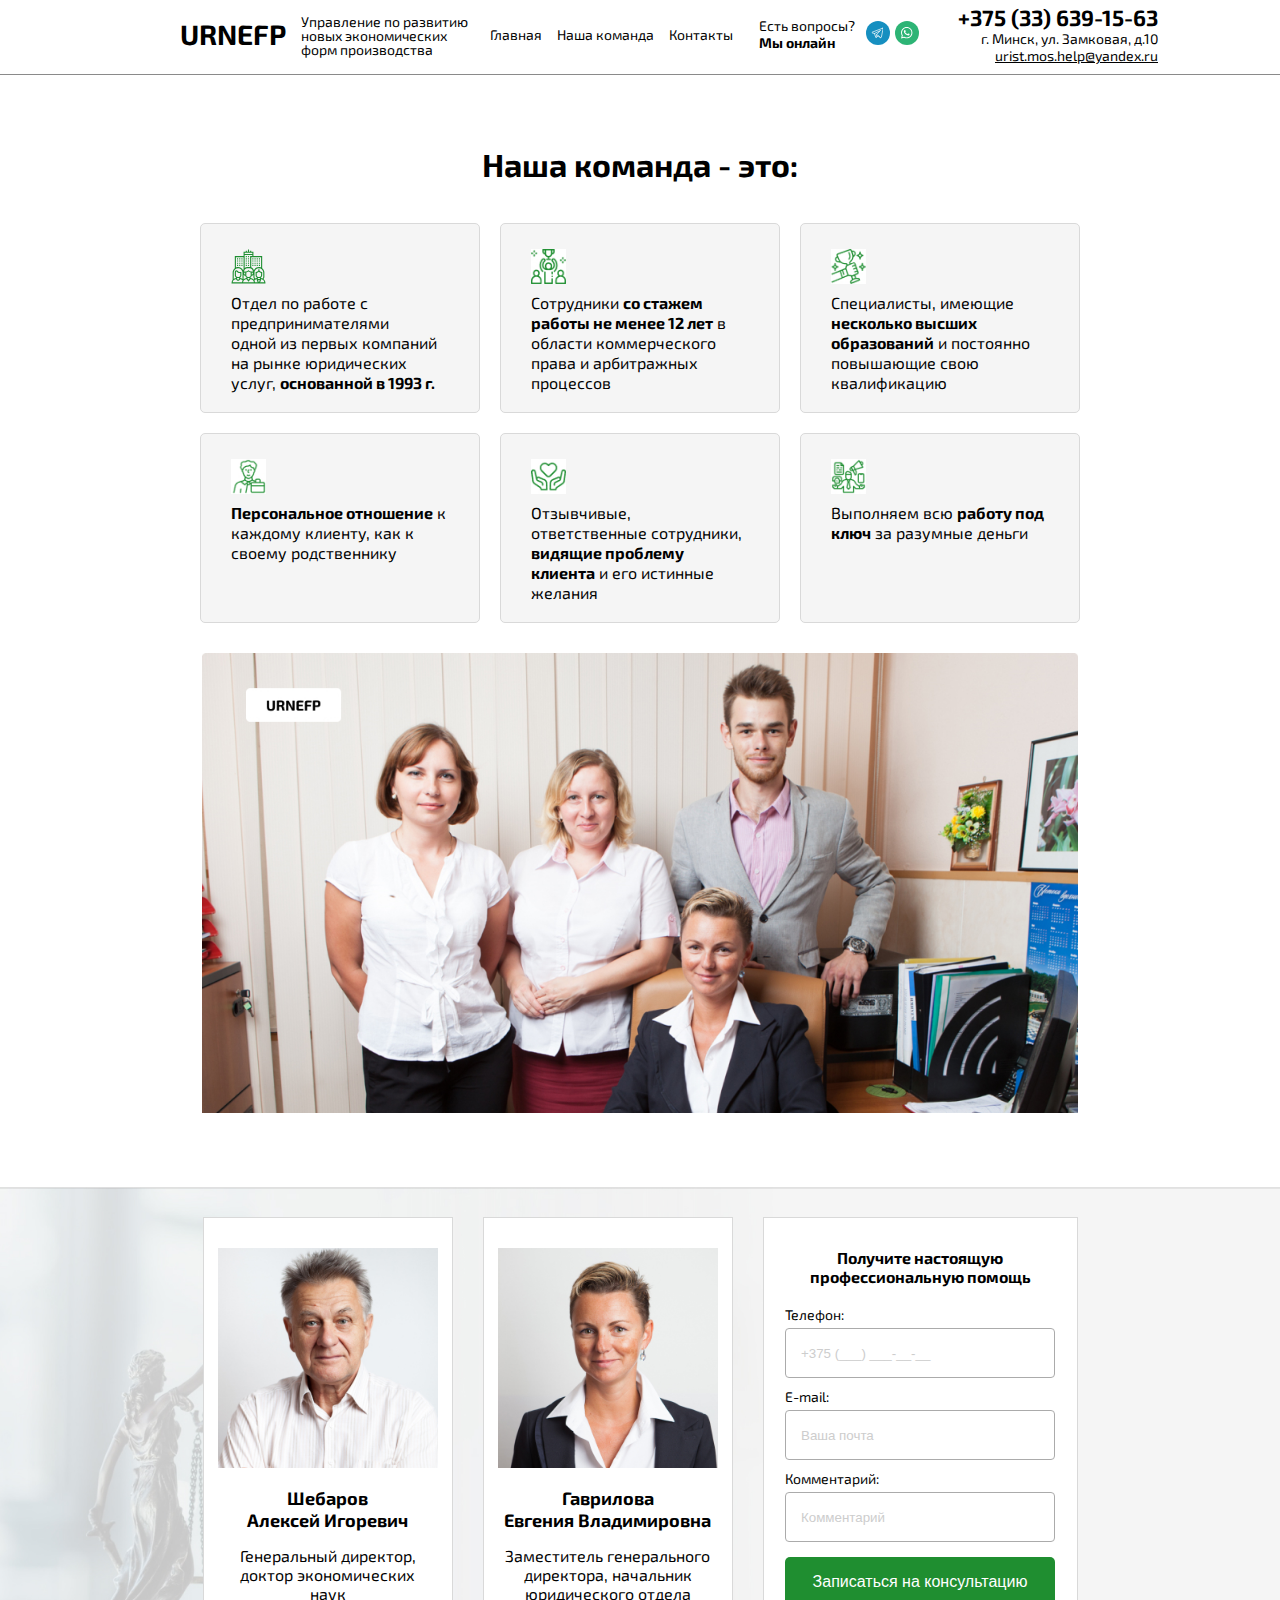
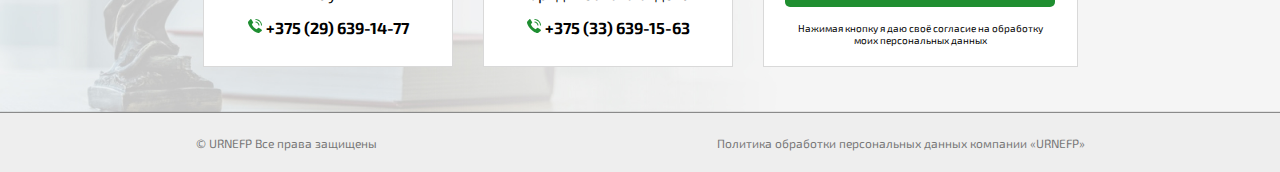
==== my_team.html @ 6f68ea63 "added my_team.html and quiz.html" ====
<!DOCTYPE html>
<html lang="en">
	<head>
		<meta charset="UTF-8" />
		<meta name="viewport" content="width=device-width, initial-scale=1.0" />
		<title>Наша команда</title>
		<link
			rel="icon"
			href="https://polotnos.cdnbro.com/posts/0732688-notarius-klipart-55.jpg"
		/>
		<link rel="stylesheet" href="style.css" />
		<link rel="preconnect" href="https://fonts.googleapis.com" />
		<link rel="preconnect" href="https://fonts.gstatic.com" crossorigin />
		<link
			href="https://fonts.googleapis.com/css2?family=DM+Sans:opsz,wght@9..40,200;9..40,400;9..40,700&family=Exo+2:ital,wght@0,100..900;1,100..900&display=swap"
			rel="stylesheet"
		/>
	</head>
	<body>
    <header class="header">
			<div class="menu">
				<ul class="menu__list">
					<li class="menu__item logo">
						<h1 class="logo__title">URNEFP</h1>
						<div class="logo__text">
							<span>
                Управление по развитию новых экономических форм производства
              </span>
						</div>
					</li>
					<li class="menu__item">
						<ul class="submenu__list">
							<li class="submenu__item">
								<a href="./index.html" class="submenu__link">Главная</a>
							</li>
							<li class="submenu__item">
								<a href="./my_team.html" class="submenu__link">Наша команда</a>
							</li>
							<li class="submenu__item">
								<a href="./index.html#contacts" class="submenu__link">Контакты</a>
							</li>
						</ul>
					</li>
					<li class="menu__item questions__icons">
						<div class="questions">
              Есть вопросы?<br><b>Мы онлайн</b>
            </div>
						<div class="icons">
              <?xml version="1.0" standalone="no"?>
						  <a class="icons__telegram telegram-hover" href="">
                <svg width="24" height="24" viewBox="0 0 30 30" fill="none" xmlns="http://www.w3.org/2000/svg">
<circle cx="15" cy="15" r="15" fill="#168FC0"/>
<g clip-path="url(#clip0_0_902)">
<mask id="mask0_0_902" style="mask-type:luminance" maskUnits="userSpaceOnUse" x="6" y="7" width="16" height="16">
<path d="M6.74976 7.5H21.7498V22.5H6.74976V7.5Z" fill="white"/>
</mask>
<g mask="url(#mask0_0_902)">
<path d="M20.3622 9.1732L7.66541 14.02C7.02137 14.2658 7.03198 14.6379 7.68887 14.8468L10.5414 15.663L12.0407 19.9508C12.2683 20.6015 12.8693 20.7518 13.3764 20.2849L15.284 18.5285L17.9648 20.6871C18.5095 21.1096 19.067 20.9024 19.2039 20.2269L21.2842 9.95455C21.4211 9.27902 21.0062 8.92746 20.3622 9.1732Z" stroke="white" stroke-width="0.878906" stroke-miterlimit="10" stroke-linecap="round" stroke-linejoin="round"/>
<path d="M10.5798 15.6438L18.2207 11.7402L13.3201 16.9475L12.4531 20.459" stroke="white" stroke-width="0.878906" stroke-miterlimit="10" stroke-linecap="round" stroke-linejoin="round"/>
<path d="M13.3435 16.9652L17.9419 20.668" stroke="white" stroke-width="0.878906" stroke-miterlimit="10" stroke-linecap="round" stroke-linejoin="round"/>
</g>
</g>
<defs>
<clipPath id="clip0_0_902">
<rect width="15" height="15" fill="white" transform="translate(6.75 7.5)"/>
</clipPath>
</defs>
						   </svg>
              </a>
              <a class="icons__whats-app whats-app-hover" href="">
                <svg width="24" height="24" viewBox="0 0 30 30" fill="none" xmlns="http://www.w3.org/2000/svg">
<circle cx="15" cy="15" r="15" fill="#2DB475"/>
<path fill-rule="evenodd" clip-rule="evenodd" d="M19.6738 9.58083C18.3342 8.2397 16.5527 7.50079 14.6548 7.5C10.744 7.5 7.56109 10.6828 7.55951 14.5947C7.55899 15.8452 7.88567 17.0659 8.5066 18.1419L7.5 21.8185L11.2613 20.8318C12.2977 21.3972 13.4645 21.6951 14.6519 21.6955H14.6549C18.5653 21.6955 21.7485 18.5124 21.75 14.6004C21.7508 12.7044 21.0135 10.9219 19.6738 9.58083ZM14.6548 20.4972H14.6524C13.5942 20.4968 12.5564 20.2124 11.6508 19.6752L11.4356 19.5473L9.20356 20.1329L9.79932 17.9567L9.65905 17.7336C9.06871 16.7946 8.75698 15.7094 8.7575 14.5951C8.75873 11.3436 11.4043 8.69834 14.6572 8.69834C16.2323 8.69886 17.713 9.31306 18.8264 10.4278C19.9398 11.5425 20.5526 13.0241 20.5521 14.5999C20.5507 17.8516 17.9053 20.4972 14.6548 20.4972ZM17.8896 16.0804C17.7123 15.9917 16.8407 15.5629 16.6781 15.5037C16.5158 15.4445 16.3974 15.415 16.2794 15.5924C16.1611 15.7699 15.8214 16.1692 15.7179 16.2875C15.6145 16.4058 15.5112 16.4207 15.3338 16.3319C15.1565 16.2432 14.5853 16.0559 13.9081 15.4519C13.3811 14.9818 13.0254 14.4013 12.9219 14.2239C12.8186 14.0463 12.921 13.9596 12.9997 13.8621C13.1916 13.6237 13.3838 13.3739 13.4428 13.2556C13.502 13.1373 13.4724 13.0337 13.428 12.945C13.3838 12.8563 13.0292 11.9837 12.8815 11.6286C12.7375 11.2831 12.5914 11.3297 12.4826 11.3243C12.3793 11.3192 12.261 11.3181 12.1428 11.3181C12.0246 11.3181 11.8325 11.3624 11.67 11.54C11.5075 11.7175 11.0496 12.1464 11.0496 13.019C11.0496 13.8916 11.6848 14.7346 11.7734 14.8529C11.8621 14.9713 13.0236 16.7619 14.802 17.5298C15.225 17.7126 15.5551 17.8216 15.8127 17.9033C16.2374 18.0382 16.6238 18.0192 16.9293 17.9736C17.27 17.9226 17.9781 17.5446 18.126 17.1306C18.2737 16.7164 18.2737 16.3615 18.2293 16.2875C18.1851 16.2135 18.0668 16.1692 17.8896 16.0804Z" fill="white"/>
						   </svg>
              </a>
						</div>
					</li>
					<li class="menu__item">
						<address>
							<a class="number" href="tel:+74956391563">+375 (33) 639-15-63</a>
							<span class="street">г. Минск, ул. Замковая, д.10</span>
							<a class="mail" href="mailto:urist.mos.help@yandex.ru">urist.mos.help@yandex.ru</a>
						</address>
					</li>
				</ul>
				</div>
			</div>
		</header>
    <main>
      <section class="my_team">
				<h1 class="my_team__title">Наша команда - это:</h1>
				<div class="my_team__desc">
					<div class="my_team__card_founded my__team_cards">
						<figure>
							<img class="my_team__pict" src="/images/card_founded.svg" alt="">
						</figure>
						<p class="card_founded__text">
							Отдел по работе с предпринимателями<br> одной из первых компаний на рынке юридических услуг, <strong>основанной в 1993 г.</strong>
						</p>
					</div>
					<div class="my_team__card_experience my__team_cards">
						<figure>
							<img class="my_team__pict" src="/images/card_experience.jpg" alt="">
						</figure>
						<p class="card_experience__text">
							Сотрудники <strong>со стажем работы не менее 12 лет</strong> в области коммерческого права и арбитражных процессов
						</p>
					</div>
					<div class="my_team__card_higher_educ my__team_cards">
						<figure>
							<img class="my_team__pict" src="/images/card_higher_educ.jpg" alt="">
						</figure>
						<p class="card_higher_educ__text">
							Специалисты, имеющие <strong>несколько высших образований</strong> и постоянно повышающие свою квалификацию
						</p>
					</div>
					
					<div class="my_team__card_relatives my__team_cards">
						<figure>
							<img class="my_team__pict" src="/images/card_relatives.jpg" alt="">
						</figure>
						<p class="card_relatives__text">
							<strong>Персональное отношение</strong> к каждому клиенту, как к своему родственнику
						</p>
					</div>
					<div class="my_team__card_issue my__team_cards">
						<figure>
							<img class="my_team__pict" src="/images/card_issue.jpg" alt="">
						</figure>
						<p class="card_issue__text">
							Отзывчивые, ответственные сотрудники, <strong>видящие проблему клиента</strong> и его истинные желания
						</p>
					</div>
					<div class="my_team__card_turnkey_work my__team_cards">
						<figure>
							<img class="my_team__pict" src="/images/card_turnkey_work.jpg" alt="">
						</figure>
						<p class="card_turnkey_work__text">
							Выполняем всю <strong>работу под ключ</strong> за разумные деньги
						</p>
					</div>
				</div>
				<figure class="my_team__our_pict">
					<img src="/images/my_team.jpg" alt="">
				</figure>
			</section>
      <section class="administration__help_form">
				<div class="administration_container">

					<div class="administration__card">
						<figure class="administration__image">
							<img src="/images/director_photo.jpg" alt="">
						</figure>
						<h3 class="administration__name">Шебаров<br> Алексей Игоревич</h3>
						<div class="administration__desc">
							<p>Генеральный директор, доктор экономических наук</p>
						</div>
						<address class="administration__telephone">
							<a class="number" style="font-size: 16px;" href="tel:+375296391477"><img src="/images/telephone_logo.svg" alt="">
								+375 (29) 639-14-77
							</a>
						</address>
					</div>

					<div class="administration__card">
						<figure class="administration__image">
							<img src="/images/deputy_director_photo.jpg" alt="">
						</figure>
						<h3 class="administration__name">Гаврилова<br> Евгения Владимировна</h3>
						<div class="administration__desc">
							<p>Заместитель генерального директора, начальник юридического отдела</p>
						</div>
						<address class="administration__telephone">
							<a class="number" style="font-size: 16px;" href="tel:+375336391563"><img src="/images/telephone_logo.svg" alt="">
								+375 (33) 639-15-63
							</a>
						</address>
					</div>

					<div class="help_form">
						<h3 class="help_form__title">Получите настоящую профессиональную помощь</h3>
						<form class="help_form__info" action="">
							<label class="help_form__info_desc" for="tel">Телефон:<br><input id="tel" name="tel" type="tel" placeholder="+375 (___) ___-__-__"></label>
							<label class="help_form__info_desc" for="email">E-mail:<br><input id="email" name="email" type="email" placeholder="Ваша почта"></label>
							<label class="help_form__info_desc" for="comment">Комментарий:<br><input id="comment" name="comment" type="text" placeholder="Комментарий"></label>
						</form>
						<div class="help_form__button">
							<a href="#"><button class="btn-hover">
								Записаться на консультацию
							</button></a>
						</div>
						<div class="help_form__agree_desc">
							<p>Нажимая кнопку я даю своё согласие на обработку моих персональных данных</p>
						</div>

					</div>

				</div>

			</section>
    </main>
    <footer class="footer">
			<div class="footer__urnefp">
				<span>&copy; URNEFP Все права защищены</span>
			</div>
			<div class="footer__policy-personal-data">
				<span>Политика обработки персональных данных компании «URNEFP»</span>
			</div>
		</footer>
  </body>
</html>
---- style.css ----
*,
*::after,
*::before {
	box-sizing: border-box;
	margin: 0;
	padding: 0;
}

html {
	box-sizing: inherit;
}

body {
	font-family: 'Exo 2';
	font-weight: 400;
	font-size: 20px;
}

li {
	list-style-type: none;
}

a {
	text-decoration: none;
	color: black;
	display: block;
}

.green__text {
	color: #1f8e30;
}

.menu {
	display: flex;
	justify-content: center;
	align-items: center;
	padding-top: 4px;
	padding-bottom: 10px;
	border-bottom: 1px solid #8a8a8a;
}

.menu__list {
	display: flex;
	justify-content: space-between;
	align-items: center;
	gap: 19px;
	max-width: 1000px;
	font-size: 14px;
}

.submenu__list {
	display: flex;
	gap: 15px;
	width: 250px;
	align-items: center;
}

.submenu__link:hover {
	color: #827e7d;
	transition: 0.3s;
}

.submenu__link:not(:hover) {
	color: #000;
	transition: 0.3s;
}

.logo {
	display: flex;
	justify-content: space-between;
	align-items: center;
	gap: 15px;
}

.logo__title {
	margin-left: 40px;
	font-size: 28px;
}

.logo__text {
	font-size: 14px;
	width: 170px;
	line-height: 14px;
	margin-top: 4px;
}

.questions__icons {
	display: flex;
	align-items: center;
	justify-content: center;
	flex-direction: row;
	gap: 7px;
	width: 220px;
}

.questions {
	line-height: 17px;
	width: 100px;
}

.icons {
	display: flex;
	gap: 5px;
}

.telegram-hover:hover circle {
	fill: #45a5cd;
	transition: 0.3s;
}

.telegram-hover:not(:hover) circle {
	fill: #168fc0;
	transition: 0.3s;
}

.telegram-hover:active circle {
	fill: #12729a;
}

.whats-app-hover:hover circle {
	fill: #57c391;
	transition: 0.3s;
}

.whats-app-hover:not(:hover) circle {
	fill: #2db475;
	transition: 0.3s;
}

.whats-app-hover:active circle {
	fill: #24905e;
}

.whats-app-hover:not(:hover) {
	color: #421414;
}

address {
	font-style: normal;
	text-align: right;
	width: 220px;
}

.number {
	font-size: 22px;
	font-weight: bold;
	&:hover {
		color: #827e7d;
		transition: 0.3s;
	}
	&:not(:hover) {
		color: #000;
		transition: 0.3s;
	}
}

.mail {
	text-decoration: underline;
	&:hover {
		color: #827e7d;
		transition: 0.3s;
	}
	&:not(:hover) {
		color: #000;
		transition: 0.3s;
	}
}

.container {
	display: flex;
	justify-content: center;
	align-items: center;
	width: 100%;
	height: 610px;
	background-image: url(/images/bg.png);
	background-position: 380px 0px;
	background-repeat: no-repeat;
	background-size: 1070px;
}

.content {
	margin-left: -110px;
	max-width: 600px;
	flex-direction: column;
}

.content__title {
	line-height: 38px;
}

.content__subtitle {
	padding: 30px 0;
}

.content__list {
	font-size: 16px;
	margin-left: 62px;
}

.content__list__item {
	margin-bottom: 0px;
	line-height: 19px;
}

.content__list__item:nth-child(1) {
	margin-top: -24px;
}

.list__first {
	position: relative;
	left: -73px;
	top: 40px;
	font-size: 34px;
}

.marker {
	position: relative;
	height: 20px;
	z-index: 100;
	left: -63px;
	top: 38px;
}

.list__second {
	position: relative;
	left: -73px;
	top: 40px;
	font-size: 34px;
}

.btn {
	position: relative;
	left: -150px;
	top: 85px;
	height: 140px;
	width: 140px;
	font-weight: bold;
	color: white;
	border: 0px;
	background-color: #1f8e30;
	border-radius: 100px;
	cursor: pointer;
	& > a {
		color: white;
	}
	&:hover {
		background-color: #4ba55b;
		transition: 0.3s;
	}
	&:not(:hover) {
		background-color: #1f8e30;
		transition: 0.3s;
	}
	&:active {
		background-color: #187228;
	}
}

.btn-hover {
	&:hover {
		background-color: #4ba55b;
		transition: 0.3s;
	}
	&:not(:hover) {
		background-color: #1f8e30;
		transition: 0.3s;
	}
	&:active {
		background-color: #187228;
	}
}

.my_team {
	display: flex;
	justify-content: center;
	align-items: center;
	flex-flow: row wrap;
	gap: 30px;
	margin-bottom: 70px;
}

.my_team__title {
	width: 100%;
	margin-top: 70px;
	margin-bottom: 10px;
	text-align: center;
	font-size: 32px;
	font-weight: 700;
}

.my_team__desc {
	display: flex;
	align-items: center;
	justify-content: center;
	width: 1100px;
	flex-flow: row wrap;
	gap: 20px;
}

.my__team_cards {
	width: 280px;
	height: 190px;
	border-radius: 5px;
	border: 1px solid #d9d9d9;
	background-color: #f5f5f5;
	padding: 30px 30px;
}

.my__team_cards p {
	font-size: 16px;
	line-height: 20px;
}

.my_team__pict {
	margin-top: -5px;
	margin-bottom: 5px;
	height: 35px;
}

.my_team__our_pict img {
	height: 460px;
	border-radius: 5px, 5px, 0px, 0px;
}

.administration__help_form {
	display: flex;
	justify-content: center;
	align-items: center;
	height: 525px;
	background-image: url(/images/bg_help_form.jpg);
	background-size: 1530px;
	background-repeat: no-repeat;
}

.administration_container {
	display: flex;
	justify-content: center;
	align-items: center;
	gap: 30px;
	width: 875px;
	margin-top: -65px;
}

.administration__card {
	display: flex;
	justify-content: center;
	align-items: center;
	flex-direction: column;
	gap: 15px;
	width: 250px;
	height: 450px;
	border: 1px solid black;
	text-align: center;
	margin-top: 50px;
	padding: 20px;
	background-color: #ffffff;
	border: 1px solid #d9d9d9;
}

.administration__image img {
	height: 220px;
}

.administration__name {
	font-size: 18px;
}

.administration__desc {
	font-size: 16px;
}

.administration__telephone {
	font-size: 16px;
	font-weight: bold;
	text-align: center;
	& > a > img {
		height: 16px;
	}
}

.help_form {
	margin-top: 50px;
	display: flex;
	gap: 10px;
	flex-direction: column;
	align-items: center;
	width: 100%;
	height: 450px;
	background-color: #ffffff;
	border: 1px solid #d9d9d9;
}

.help_form__title {
	text-align: center;
	font-size: 16px;
	padding: 30px 10px 10px 10px;
}

.help_form__info {
	display: flex;
	flex-direction: column;
	justify-content: center;
	align-items: center;
	gap: 10px;
}

.help_form__info > .help_form__info_desc {
	font-size: 14px;
}

.help_form__info_desc > input {
	border: 1px solid #ababab;
	background-color: #ffffff;
	width: 270px;
	height: 50px;
	padding: 20px 15px;
	border-radius: 4px;
	margin: 5px 0px 0px 0px;
}

.help_form__info_desc > input::placeholder {
	color: #cdcdcd;
}

.help_form__button {
	display: flex;
	justify-content: center;
	align-items: center;
	height: 60px;
}

.help_form__button button {
	width: 270px;
	height: 50px;
	padding: 10px, 0px;
	background-color: #1f8e30;
	border: 0px;
	border-radius: 5px;
	color: #fff;
	font-size: 16px;
	cursor: pointer;
}

.help_form__agree_desc {
	font-size: 10px;
}

.help_form__agree_desc {
	text-align: center;
	width: 270px;
}

.contacts {
	display: flex;
	justify-content: center;
	align-items: center;
	height: 620px;
	margin-bottom: 30px;
	background-image: url(./images/contacts_bg.jpg);
	background-repeat: no-repeat;
}

.contacts__container {
	display: flex;
	justify-content: center;
	align-items: center;
	max-width: 875px;
	gap: 10px;
}

.contacts__info {
	display: flex;
	flex-wrap: wrap;
	flex-direction: column;
	text-align: left;
	gap: 20px;
	max-width: 50%;
}

.contacts__info_title {
	font-size: 32px;
}

.contacts__info_numbers {
	display: flex;
	flex-wrap: wrap;
	flex-direction: column;
	gap: 5px;
	text-align: left;
	& > span {
		font-size: 16px;
	}
	& > a {
		font-weight: bold;
		font-size: 24px;
		min-width: 300px;
		& > img {
			height: 16px;
		}
	}
}

.contacts__info_address {
	max-width: 315px;
	font-size: 16px;
	& > p {
		margin-top: 8px;
	}
}

.contacts__info_metro-way {
	font-size: 16px;
	background-color: #fafafa;
	max-width: 320px;
	padding: 10px 20px;
	& > .contacts__info_metro-way_list {
		padding-left: 25px;
		& > .metro-way_list-item-green {
			list-style-image: url(./images/green-marker.png);
			padding: 0px 8px;
		}
		& > .metro-way_list-item-orange {
			list-style-image: url(./images/orange-marker.png);
			padding: 0px 8px;
		}
		& > .metro-way_list-item-gray {
			list-style-image: url(./images/gray-marker.png);
			padding: 0px 8px;
		}
		& > .metro-way_list-item-exit {
			background-image: url(./images/exit-marker.png);
			background-repeat: no-repeat;
			background-position: 0px 3px;
			margin-left: -15px;
			padding-left: 22px;
		}
	}
}

.contacts__info_email {
	display: flex;
	flex-direction: column;
	gap: 5px;
	font-size: 16px;
	padding-top: 14px;
	text-align: left;
	& > a {
		font-weight: bold;
		text-decoration: underline;
	}
}

.contacts__info_call-with-me {
	display: flex;
	align-items: center;
	gap: 10px;
	font-size: 16px;
	width: 500px;
	& > .contacts__info_call-with-me__tg {
		display: flex;
		align-items: center;
		gap: 16px;
		width: 190px;
		& > a {
			color: #168fc0;
			&:hover {
				color: #45a5cd;
				transition: 0.3s;
			}
			&:active {
				color: #12729a;
			}
			&:not(:hover) {
				color: #168fc0;
				transition: 0.3s;
			}
		}
	}
	& > .contacts__info_call-with-me__whatsapp {
		display: flex;
		align-items: center;
		gap: 16px;
		width: 190px;
		& > a {
			color: #2db475;
			&:hover {
				color: #57c391;
				transition: 0.3s;
			}
			&:active {
				color: #24905e;
			}
			&:not(:hover) {
				color: #2db475;
				transition: 0.3s;
			}
		}
	}
}

.contacts__map {
	text-align: center;
	font-size: 16px;
	height: 520px;
	max-width: 50%;
	& > p {
		margin-top: 12px;
	}
	& > img {
		height: 220px;
		width: 100%;
	}
}

.footer {
	display: flex;
	align-items: center;
	justify-content: center;
	gap: 340px;
	color: #767676;
	background-color: #eeeeee;
	border-top: 0.5px solid #8a8a8a;
	width: 100%;
	height: 60px;
	font-size: 12px;
}

.quiz {
	display: flex;
	justify-content: center;
	align-items: center;
	gap: 250px;
	height: 630px;
	max-width: 100%;
}

.quiz__container {
	display: flex;
	justify-content: center;
	gap: 50px;
	flex-direction: column;
	width: 500px;
	height: 500px;
}

.quiz__gray-bar {
	width: 100%;
	background-color: #d9d9d9;
	border-radius: 5px;
}

.quiz__green-bar {
	width: 20%;
	height: 5px;
	border-radius: 5px;
	background-color: #1e8e31;
	text-align: center;
	line-height: 30px;
	color: white;
}

.quiz__question-number {
	display: block;
	top: -30px;
	position: relative;
	font-size: 14px;
	color: black;
}

.quiz__container_title {
	margin-top: 10px;
	margin-bottom: -10px;
}

.quiz__menu {
	display: flex;
	flex-direction: column;
	gap: 20px;
	font-size: 16px;
}

.quiz__menu_item__radio {
	position: absolute;
	z-index: -1;
	opacity: 0;
	&:checked + .quiz__menu_item__answer {
		font-weight: bold;
	}
	& + .quiz__menu_item__answer {
		display: inline-flex;
		align-items: center;
		user-select: none;
	}

	& + .quiz__menu_item__answer::before {
		content: '';
		display: inline-block;
		width: 1em;
		height: 1em;
		border: 1px solid #adb5bd;
		border-radius: 50%;
		margin-right: 0.5em;
		background-repeat: no-repeat;
		background-position: center center;
		background-size: 50% 50%;
	}

	&:not(:disabled):not(:checked) + .quiz__menu_item__answer:hover::before {
		border-color: #b3d7ff;
	}

	&:not(:disabled):active + .quiz__menu_item__answer::before {
		background-color: #b3d7ff;
		border-color: #b3d7ff;
	}

	&:focus + .quiz__menu_item__answer::before {
		box-shadow: 0 0 0 0.2rem rgba(0, 123, 255, 0.25);
	}

	&:focus:not(:checked) + .quiz__menu_item__answer::before {
		border-color: #80bdff;
	}

	&:checked + .quiz__menu_item__answer::before {
		border-color: #0b76ef;
		background-image: url('./images/radio.svg');
	}

	&:disabled + .quiz__menu_item__answer::before {
		background-color: #e9ecef;
	}
}

.quiz__buttons {
	display: flex;
	gap: 20px;
	margin-top: 30px;
	margin-left: 70px;
	font-size: 14px;
}

.quiz__buttons_next {
	color: #fff;
	padding: 12px 17px;
	background-color: #1e8e31;
	border-radius: 5px;
	border: none;
	cursor: pointer;
	&:hover {
		filter: brightness(120%);
		transition: 0.3s;
	}
	&:not(:hover) {
		filter: brightness(100%);
		transition: 0.3s;
	}
	&:active {
		filter: grayscale(30%);
	}
}

.quiz__buttons_skip {
	color: #9b9b9b;
	border: none;
	background-color: #fff;
	cursor: pointer;
	&:hover {
		filter: brightness(110%);
		transition: 0.3s;
	}
	&:not(:hover) {
		filter: brightness(100%);
		transition: 0.3s;
	}
	&:active {
		filter: grayscale(100%);
	}
}

.quiz__advantages {
	display: flex;
	flex-direction: column;
	font-size: 15px;
	gap: 15px;
}

.quiz__advantages_card {
	display: flex;
	justify-content: center;
	align-items: center;
	gap: 15px;
	padding: 15px;
	border: 1px solid #d9d9d9;
	border-radius: 5px;
}
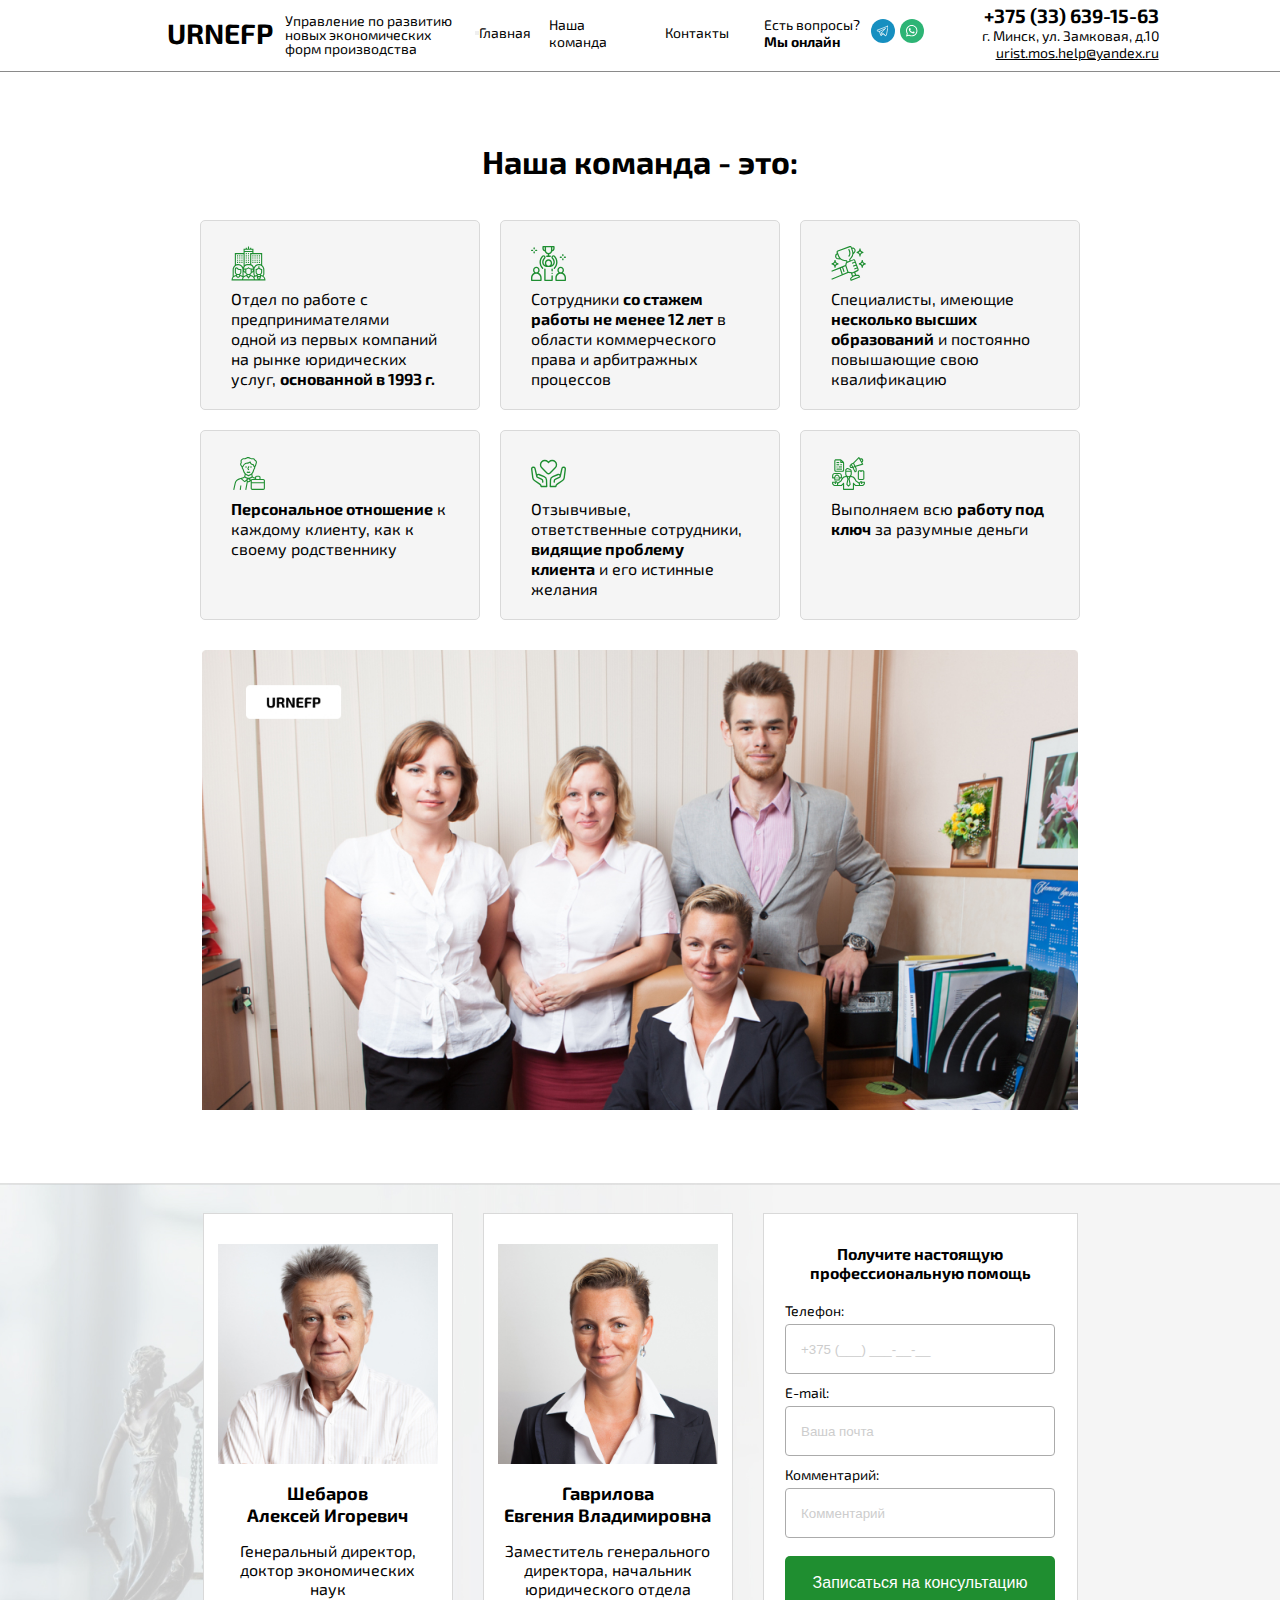
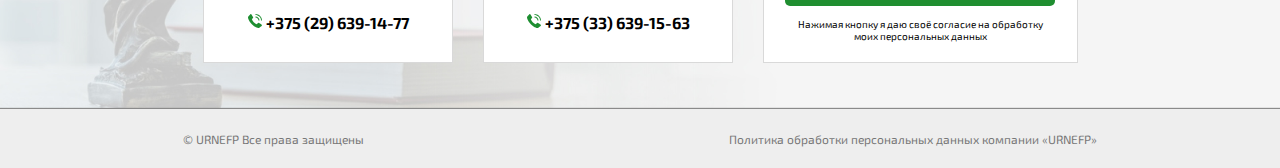
==== commit 71290bf9: "added form validation, data with using xml, adaptive and burger-menu for index.html" ====
--- a/my_team.html
+++ b/my_team.html
@@ -8,26 +8,30 @@
 			rel="icon"
 			href="https://polotnos.cdnbro.com/posts/0732688-notarius-klipart-55.jpg"
 		/>
-		<link rel="stylesheet" href="style.css" />
+		<link rel="stylesheet" href="./css/style.css" />
 		<link rel="preconnect" href="https://fonts.googleapis.com" />
 		<link rel="preconnect" href="https://fonts.gstatic.com" crossorigin />
 		<link
 			href="https://fonts.googleapis.com/css2?family=DM+Sans:opsz,wght@9..40,200;9..40,400;9..40,700&family=Exo+2:ital,wght@0,100..900;1,100..900&display=swap"
 			rel="stylesheet"
 		/>
+		<script defer src="burger.js"></script>
 	</head>
 	<body>
     <header class="header">
 			<div class="menu">
+				<div class="logo">
+					<h1 class="logo__title">URNEFP</h1>
+					<span class="logo__text">
+						Управление по развитию новых экономических форм производства
+					</span>
+				</div>
+				<button class="header__burger-btn" id="burger">
+					<span></span>
+					<span></span>
+					<span></span>
+				</button>
 				<ul class="menu__list">
-					<li class="menu__item logo">
-						<h1 class="logo__title">URNEFP</h1>
-						<div class="logo__text">
-							<span>
-                Управление по развитию новых экономических форм производства
-              </span>
-						</div>
-					</li>
 					<li class="menu__item">
 						<ul class="submenu__list">
 							<li class="submenu__item">
@@ -37,109 +41,120 @@
 								<a href="./my_team.html" class="submenu__link">Наша команда</a>
 							</li>
 							<li class="submenu__item">
-								<a href="./index.html#contacts" class="submenu__link">Контакты</a>
+								<a href="#contacts" class="submenu__link">Контакты</a>
 							</li>
 						</ul>
 					</li>
 					<li class="menu__item questions__icons">
-						<div class="questions">
-              Есть вопросы?<br><b>Мы онлайн</b>
-            </div>
+						<div class="questions">Есть вопросы?  <b>Мы онлайн</b></div>
 						<div class="icons">
-              <?xml version="1.0" standalone="no"?>
-						  <a class="icons__telegram telegram-hover" href="">
-                <svg width="24" height="24" viewBox="0 0 30 30" fill="none" xmlns="http://www.w3.org/2000/svg">
-<circle cx="15" cy="15" r="15" fill="#168FC0"/>
-<g clip-path="url(#clip0_0_902)">
-<mask id="mask0_0_902" style="mask-type:luminance" maskUnits="userSpaceOnUse" x="6" y="7" width="16" height="16">
-<path d="M6.74976 7.5H21.7498V22.5H6.74976V7.5Z" fill="white"/>
-</mask>
-<g mask="url(#mask0_0_902)">
-<path d="M20.3622 9.1732L7.66541 14.02C7.02137 14.2658 7.03198 14.6379 7.68887 14.8468L10.5414 15.663L12.0407 19.9508C12.2683 20.6015 12.8693 20.7518 13.3764 20.2849L15.284 18.5285L17.9648 20.6871C18.5095 21.1096 19.067 20.9024 19.2039 20.2269L21.2842 9.95455C21.4211 9.27902 21.0062 8.92746 20.3622 9.1732Z" stroke="white" stroke-width="0.878906" stroke-miterlimit="10" stroke-linecap="round" stroke-linejoin="round"/>
-<path d="M10.5798 15.6438L18.2207 11.7402L13.3201 16.9475L12.4531 20.459" stroke="white" stroke-width="0.878906" stroke-miterlimit="10" stroke-linecap="round" stroke-linejoin="round"/>
-<path d="M13.3435 16.9652L17.9419 20.668" stroke="white" stroke-width="0.878906" stroke-miterlimit="10" stroke-linecap="round" stroke-linejoin="round"/>
-</g>
-</g>
-<defs>
-<clipPath id="clip0_0_902">
-<rect width="15" height="15" fill="white" transform="translate(6.75 7.5)"/>
-</clipPath>
-</defs>
-						   </svg>
-              </a>
-              <a class="icons__whats-app whats-app-hover" href="">
-                <svg width="24" height="24" viewBox="0 0 30 30" fill="none" xmlns="http://www.w3.org/2000/svg">
-<circle cx="15" cy="15" r="15" fill="#2DB475"/>
-<path fill-rule="evenodd" clip-rule="evenodd" d="M19.6738 9.58083C18.3342 8.2397 16.5527 7.50079 14.6548 7.5C10.744 7.5 7.56109 10.6828 7.55951 14.5947C7.55899 15.8452 7.88567 17.0659 8.5066 18.1419L7.5 21.8185L11.2613 20.8318C12.2977 21.3972 13.4645 21.6951 14.6519 21.6955H14.6549C18.5653 21.6955 21.7485 18.5124 21.75 14.6004C21.7508 12.7044 21.0135 10.9219 19.6738 9.58083ZM14.6548 20.4972H14.6524C13.5942 20.4968 12.5564 20.2124 11.6508 19.6752L11.4356 19.5473L9.20356 20.1329L9.79932 17.9567L9.65905 17.7336C9.06871 16.7946 8.75698 15.7094 8.7575 14.5951C8.75873 11.3436 11.4043 8.69834 14.6572 8.69834C16.2323 8.69886 17.713 9.31306 18.8264 10.4278C19.9398 11.5425 20.5526 13.0241 20.5521 14.5999C20.5507 17.8516 17.9053 20.4972 14.6548 20.4972ZM17.8896 16.0804C17.7123 15.9917 16.8407 15.5629 16.6781 15.5037C16.5158 15.4445 16.3974 15.415 16.2794 15.5924C16.1611 15.7699 15.8214 16.1692 15.7179 16.2875C15.6145 16.4058 15.5112 16.4207 15.3338 16.3319C15.1565 16.2432 14.5853 16.0559 13.9081 15.4519C13.3811 14.9818 13.0254 14.4013 12.9219 14.2239C12.8186 14.0463 12.921 13.9596 12.9997 13.8621C13.1916 13.6237 13.3838 13.3739 13.4428 13.2556C13.502 13.1373 13.4724 13.0337 13.428 12.945C13.3838 12.8563 13.0292 11.9837 12.8815 11.6286C12.7375 11.2831 12.5914 11.3297 12.4826 11.3243C12.3793 11.3192 12.261 11.3181 12.1428 11.3181C12.0246 11.3181 11.8325 11.3624 11.67 11.54C11.5075 11.7175 11.0496 12.1464 11.0496 13.019C11.0496 13.8916 11.6848 14.7346 11.7734 14.8529C11.8621 14.9713 13.0236 16.7619 14.802 17.5298C15.225 17.7126 15.5551 17.8216 15.8127 17.9033C16.2374 18.0382 16.6238 18.0192 16.9293 17.9736C17.27 17.9226 17.9781 17.5446 18.126 17.1306C18.2737 16.7164 18.2737 16.3615 18.2293 16.2875C18.1851 16.2135 18.0668 16.1692 17.8896 16.0804Z" fill="white"/>
-						   </svg>
-              </a>
+							<?xml version="1.0" standalone="no"?>
+							<a
+								class="telegram-hover"
+								href="https://t.me/TLGRM_belstuby"
+								target="_blank"
+							>
+								<svg
+									width="24"
+									height="24"
+									viewBox="0 0 30 30"
+									fill="none"
+									xmlns="http://www.w3.org/2000/svg"
+								>
+									<circle cx="15" cy="15" r="15" fill="#168FC0" />
+									<g clip-path="url(#clip0_0_902)">
+										<mask
+											id="mask0_0_902"
+											style="mask-type: luminance"
+											maskUnits="userSpaceOnUse"
+											x="6"
+											y="7"
+											width="16"
+											height="16"
+										>
+											<path
+												d="M6.74976 7.5H21.7498V22.5H6.74976V7.5Z"
+												fill="white"
+											/>
+										</mask>
+										<g mask="url(#mask0_0_902)">
+											<path
+												d="M20.3622 9.1732L7.66541 14.02C7.02137 14.2658 7.03198 14.6379 7.68887 14.8468L10.5414 15.663L12.0407 19.9508C12.2683 20.6015 12.8693 20.7518 13.3764 20.2849L15.284 18.5285L17.9648 20.6871C18.5095 21.1096 19.067 20.9024 19.2039 20.2269L21.2842 9.95455C21.4211 9.27902 21.0062 8.92746 20.3622 9.1732Z"
+												stroke="white"
+												stroke-width="0.878906"
+												stroke-miterlimit="10"
+												stroke-linecap="round"
+												stroke-linejoin="round"
+											/>
+											<path
+												d="M10.5798 15.6438L18.2207 11.7402L13.3201 16.9475L12.4531 20.459"
+												stroke="white"
+												stroke-width="0.878906"
+												stroke-miterlimit="10"
+												stroke-linecap="round"
+												stroke-linejoin="round"
+											/>
+											<path
+												d="M13.3435 16.9652L17.9419 20.668"
+												stroke="white"
+												stroke-width="0.878906"
+												stroke-miterlimit="10"
+												stroke-linecap="round"
+												stroke-linejoin="round"
+											/>
+										</g>
+									</g>
+									<defs>
+										<clipPath id="clip0_0_902">
+											<rect
+												width="15"
+												height="15"
+												fill="white"
+												transform="translate(6.75 7.5)"
+											/>
+										</clipPath>
+									</defs>
+								</svg>
+							</a>
+							<a
+								class="whats-app-hover"
+								href="https://web.whatsapp.com/"
+								target="_blank"
+							>
+								<svg
+									width="24"
+									height="24"
+									viewBox="0 0 30 30"
+									fill="none"
+									xmlns="http://www.w3.org/2000/svg"
+								>
+									<circle cx="15" cy="15" r="15" fill="#2DB475" />
+									<path
+										fill-rule="evenodd"
+										clip-rule="evenodd"
+										d="M19.6738 9.58083C18.3342 8.2397 16.5527 7.50079 14.6548 7.5C10.744 7.5 7.56109 10.6828 7.55951 14.5947C7.55899 15.8452 7.88567 17.0659 8.5066 18.1419L7.5 21.8185L11.2613 20.8318C12.2977 21.3972 13.4645 21.6951 14.6519 21.6955H14.6549C18.5653 21.6955 21.7485 18.5124 21.75 14.6004C21.7508 12.7044 21.0135 10.9219 19.6738 9.58083ZM14.6548 20.4972H14.6524C13.5942 20.4968 12.5564 20.2124 11.6508 19.6752L11.4356 19.5473L9.20356 20.1329L9.79932 17.9567L9.65905 17.7336C9.06871 16.7946 8.75698 15.7094 8.7575 14.5951C8.75873 11.3436 11.4043 8.69834 14.6572 8.69834C16.2323 8.69886 17.713 9.31306 18.8264 10.4278C19.9398 11.5425 20.5526 13.0241 20.5521 14.5999C20.5507 17.8516 17.9053 20.4972 14.6548 20.4972ZM17.8896 16.0804C17.7123 15.9917 16.8407 15.5629 16.6781 15.5037C16.5158 15.4445 16.3974 15.415 16.2794 15.5924C16.1611 15.7699 15.8214 16.1692 15.7179 16.2875C15.6145 16.4058 15.5112 16.4207 15.3338 16.3319C15.1565 16.2432 14.5853 16.0559 13.9081 15.4519C13.3811 14.9818 13.0254 14.4013 12.9219 14.2239C12.8186 14.0463 12.921 13.9596 12.9997 13.8621C13.1916 13.6237 13.3838 13.3739 13.4428 13.2556C13.502 13.1373 13.4724 13.0337 13.428 12.945C13.3838 12.8563 13.0292 11.9837 12.8815 11.6286C12.7375 11.2831 12.5914 11.3297 12.4826 11.3243C12.3793 11.3192 12.261 11.3181 12.1428 11.3181C12.0246 11.3181 11.8325 11.3624 11.67 11.54C11.5075 11.7175 11.0496 12.1464 11.0496 13.019C11.0496 13.8916 11.6848 14.7346 11.7734 14.8529C11.8621 14.9713 13.0236 16.7619 14.802 17.5298C15.225 17.7126 15.5551 17.8216 15.8127 17.9033C16.2374 18.0382 16.6238 18.0192 16.9293 17.9736C17.27 17.9226 17.9781 17.5446 18.126 17.1306C18.2737 16.7164 18.2737 16.3615 18.2293 16.2875C18.1851 16.2135 18.0668 16.1692 17.8896 16.0804Z"
+										fill="white"
+									/>
+								</svg>
+							</a>
 						</div>
 					</li>
 					<li class="menu__item">
 						<address>
 							<a class="number" href="tel:+74956391563">+375 (33) 639-15-63</a>
 							<span class="street">г. Минск, ул. Замковая, д.10</span>
-							<a class="mail" href="mailto:urist.mos.help@yandex.ru">urist.mos.help@yandex.ru</a>
+							<a class="mail" href="mailto:urist.mos.help@yandex.ru"
+								>urist.mos.help@yandex.ru</a
+							>
 						</address>
 					</li>
 				</ul>
-				</div>
 			</div>
 		</header>
     <main>
       <section class="my_team">
 				<h1 class="my_team__title">Наша команда - это:</h1>
-				<div class="my_team__desc">
-					<div class="my_team__card_founded my__team_cards">
-						<figure>
-							<img class="my_team__pict" src="/images/card_founded.svg" alt="">
-						</figure>
-						<p class="card_founded__text">
-							Отдел по работе с предпринимателями<br> одной из первых компаний на рынке юридических услуг, <strong>основанной в 1993 г.</strong>
-						</p>
-					</div>
-					<div class="my_team__card_experience my__team_cards">
-						<figure>
-							<img class="my_team__pict" src="/images/card_experience.jpg" alt="">
-						</figure>
-						<p class="card_experience__text">
-							Сотрудники <strong>со стажем работы не менее 12 лет</strong> в области коммерческого права и арбитражных процессов
-						</p>
-					</div>
-					<div class="my_team__card_higher_educ my__team_cards">
-						<figure>
-							<img class="my_team__pict" src="/images/card_higher_educ.jpg" alt="">
-						</figure>
-						<p class="card_higher_educ__text">
-							Специалисты, имеющие <strong>несколько высших образований</strong> и постоянно повышающие свою квалификацию
-						</p>
-					</div>
-					
-					<div class="my_team__card_relatives my__team_cards">
-						<figure>
-							<img class="my_team__pict" src="/images/card_relatives.jpg" alt="">
-						</figure>
-						<p class="card_relatives__text">
-							<strong>Персональное отношение</strong> к каждому клиенту, как к своему родственнику
-						</p>
-					</div>
-					<div class="my_team__card_issue my__team_cards">
-						<figure>
-							<img class="my_team__pict" src="/images/card_issue.jpg" alt="">
-						</figure>
-						<p class="card_issue__text">
-							Отзывчивые, ответственные сотрудники, <strong>видящие проблему клиента</strong> и его истинные желания
-						</p>
-					</div>
-					<div class="my_team__card_turnkey_work my__team_cards">
-						<figure>
-							<img class="my_team__pict" src="/images/card_turnkey_work.jpg" alt="">
-						</figure>
-						<p class="card_turnkey_work__text">
-							Выполняем всю <strong>работу под ключ</strong> за разумные деньги
-						</p>
-					</div>
-				</div>
+				<div id="myTeam"></div>
 				<figure class="my_team__our_pict">
 					<img src="/images/my_team.jpg" alt="">
 				</figure>
@@ -180,15 +195,13 @@
 					<div class="help_form">
 						<h3 class="help_form__title">Получите настоящую профессиональную помощь</h3>
 						<form class="help_form__info" action="">
-							<label class="help_form__info_desc" for="tel">Телефон:<br><input id="tel" name="tel" type="tel" placeholder="+375 (___) ___-__-__"></label>
-							<label class="help_form__info_desc" for="email">E-mail:<br><input id="email" name="email" type="email" placeholder="Ваша почта"></label>
-							<label class="help_form__info_desc" for="comment">Комментарий:<br><input id="comment" name="comment" type="text" placeholder="Комментарий"></label>
+							<label class="help_form__info_desc" for="tel">Телефон:<br><input pattern="\+375 \(\d{2}\) \d{3}-\d{2}-\d{2}" id="tel" name="tel" type="tel" placeholder="+375 (___) ___-__-__" maxlength="19" onkeyup = "telValidate()" ></label>
+							<label class="help_form__info_desc" for="email">E-mail:<br><input id="email" name="email" type="email" placeholder="Ваша почта" onkeyup="mailValidate()" ></label>
+							<label class="help_form__info_desc" for="comment">Комментарий:<br><input id="comment" name="comment" type="text" placeholder="Комментарий" ></label>
+							<div class="help_form__button">
+								<label class="help_form__info_desc" for="send"><input id="send" name="send" type="submit" value="Записаться на консультацию" required></label>
+							</div>
 						</form>
-						<div class="help_form__button">
-							<a href="#"><button class="btn-hover">
-								Записаться на консультацию
-							</button></a>
-						</div>
 						<div class="help_form__agree_desc">
 							<p>Нажимая кнопку я даю своё согласие на обработку моих персональных данных</p>
 						</div>
@@ -207,5 +220,7 @@
 				<span>Политика обработки персональных данных компании «URNEFP»</span>
 			</div>
 		</footer>
+		<script src="validate.js"></script>
+		<script src="xmlParser.js"></script>
   </body>
 </html>
--- a/css/style.css
+++ b/css/style.css
@@ -0,0 +1,905 @@
+*,
+*::after,
+*::before {
+	box-sizing: border-box;
+	margin: 0;
+	padding: 0;
+}
+
+html {
+	box-sizing: inherit;
+}
+
+body {
+	font-family: 'Exo 2';
+	font-weight: 400;
+	font-size: 16px;
+}
+
+li {
+	list-style-type: none;
+}
+
+a {
+	text-decoration: none;
+	color: black;
+	display: block;
+}
+
+.green__text {
+	color: #1f8e30;
+}
+
+.menu {
+	max-width: 100%;
+	display: flex;
+	justify-content: center;
+	align-items: center;
+	padding-top: 4px;
+	padding-bottom: 10px;
+	border-bottom: 1px solid #8a8a8a;
+}
+
+.menu__list {
+	display: flex;
+	justify-content: space-between;
+	align-items: center;
+	gap: 2%;
+	font-size: 87.5%;
+}
+
+.submenu__list {
+	display: flex;
+	justify-content: center;
+	gap: 7.5%;
+	width: 250px;
+	align-items: center;
+}
+
+.submenu__link:hover {
+	color: #827e7d;
+	transition: 0.3s;
+}
+
+.submenu__link:not(:hover) {
+	color: #000;
+	transition: 0.3s;
+}
+
+.logo {
+	display: flex;
+	justify-content: space-between;
+	align-items: center;
+	gap: 2.5%;
+	width: 300px;
+	margin-right: 20px;
+}
+
+.logo__title {
+	margin-left: 4%;
+	font-size: 175%;
+}
+
+.logo__text {
+	font-size: 87.5%;
+	width: 170px;
+	line-height: 14px;
+	margin-top: 4px;
+}
+
+.questions__icons {
+	display: flex;
+	align-items: center;
+	justify-content: center;
+	flex-direction: row;
+	gap: 7px;
+	width: 220px;
+}
+
+.questions {
+	line-height: 17px;
+	width: 100px;
+}
+
+.icons {
+	display: flex;
+	gap: 5px;
+}
+
+.telegram-hover:hover circle {
+	fill: #45a5cd;
+	transition: 0.3s;
+}
+
+.telegram-hover:not(:hover) circle {
+	fill: #168fc0;
+	transition: 0.3s;
+}
+
+.telegram-hover:active circle {
+	fill: #12729a;
+}
+
+.whats-app-hover:hover circle {
+	fill: #57c391;
+	transition: 0.3s;
+}
+
+.whats-app-hover:not(:hover) circle {
+	fill: #2db475;
+	transition: 0.3s;
+}
+
+.whats-app-hover:active circle {
+	fill: #24905e;
+}
+
+.submenu__link:not(:hover) {
+	color: #000;
+	transition: 0.3s;
+}
+
+.whats-app-hover:not(:hover) {
+	color: #421414;
+}
+
+
+
+address {
+	font-style: normal;
+	text-align: right;
+	width: 120%;
+}
+
+.number {
+	font-size: 137.5%;
+	font-weight: bold;
+	&:hover {
+		color: #827e7d;
+		transition: 0.3s;
+	}
+	&:not(:hover) {
+		color: #000;
+		transition: 0.3s;
+	}
+}
+
+.mail {
+	text-decoration: underline;
+	&:hover {
+		color: #827e7d;
+		transition: 0.3s;
+	}
+	&:not(:hover) {
+		color: #000;
+		transition: 0.3s;
+	}
+}
+
+.container {
+	display: flex;
+	justify-content: center;
+	align-items: center;
+	max-width: 100%;
+	height: 650px;
+	background-image: url(/images/bg.png);
+	background-position: 200px 0px;
+	background-repeat: no-repeat;
+	background-size: 100%;
+}
+
+.bg-adaptive {
+	display: none;
+	position: relative;
+}
+
+.content {
+	margin-left: -110px;
+	max-width: 600px;
+	flex-direction: column;
+	& > a {
+		text-align: right;
+		margin-top: -190px;
+		margin-left: 500px;
+		width: 140px;
+	}
+}
+
+.content__title {
+	line-height: 38px;
+	font-size: 30px;
+}
+
+.content__subtitle {
+	font-size: 18px;
+	padding: 30px 0;
+}
+
+.content__list {
+	margin-left: 62px;
+}
+
+.content__list__item {
+	margin-bottom: 0px;
+	line-height: 19px;
+}
+
+.content__list__item:nth-child(1) {
+	margin-top: -24px;
+}
+
+.list__first {
+	position: relative;
+	left: -73px;
+	top: 40px;
+	font-size: 212.5%;
+}
+
+.marker {
+	position: relative;
+	height: 20px;
+	z-index: 1;
+	left: -63px;
+	top: 38px;
+}
+
+.list__second {
+	position: relative;
+	left: -73px;
+	top: 40px;
+	font-size: 212.5%;
+}
+
+.btn {
+	height: 140px;
+	width: 140px;
+	font-weight: bold;
+	color: white;
+	border: 0px;
+	background-color: #1f8e30;
+	border-radius: 100px;
+	cursor: pointer;
+	& > a {
+		color: white;
+	}
+	&:hover {
+		background-color: #4ba55b;
+		transition: 0.3s;
+	}
+	&:not(:hover) {
+		background-color: #1f8e30;
+		transition: 0.3s;
+	}
+	&:active {
+		background-color: #187228;
+	}
+}
+
+.my_team {
+	display: flex;
+	justify-content: center;
+	align-items: center;
+	flex-flow: row wrap;
+	gap: 30px;
+	margin-bottom: 70px;
+}
+
+.my_team__title {
+	width: 100%;
+	margin-top: 70px;
+	margin-bottom: 10px;
+	text-align: center;
+	font-size: 200%;
+	font-weight: 700;
+}
+
+.my_team__desc {
+	display: flex;
+	align-items: center;
+	justify-content: center;
+	width: 1100px;
+	flex-flow: row wrap;
+	gap: 20px;
+}
+
+.my__team_cards {
+	width: 280px;
+	height: 190px;
+	border-radius: 5px;
+	border: 1px solid #d9d9d9;
+	background-color: #f5f5f5;
+	padding: 30px 30px;
+}
+
+.my__team_cards p {
+	font-size: 100%;
+	line-height: 20px;
+}
+
+.my_team__pict {
+	margin-top: -5px;
+	margin-bottom: 5px;
+	height: 35px;
+}
+
+.my_team__our_pict img {
+	height: 460px;
+	border-radius: 5px, 5px, 0px, 0px;
+}
+
+.administration__help_form {
+	display: flex;
+	justify-content: center;
+	align-items: center;
+	height: 525px;
+	background-image: url(/images/bg_help_form.jpg);
+	background-size: 1530px;
+	background-repeat: no-repeat;
+}
+
+.administration_container {
+	display: flex;
+	justify-content: center;
+	align-items: center;
+	gap: 30px;
+	width: 875px;
+	margin-top: -65px;
+}
+
+.administration__card {
+	display: flex;
+	justify-content: center;
+	align-items: center;
+	flex-direction: column;
+	gap: 15px;
+	width: 250px;
+	height: 450px;
+	border: 1px solid black;
+	text-align: center;
+	margin-top: 50px;
+	padding: 20px;
+	background-color: #ffffff;
+	border: 1px solid #d9d9d9;
+}
+
+.administration__image img {
+	height: 220px;
+}
+
+.administration__name {
+	font-size: 112.5%;
+}
+
+.administration__desc {
+	font-size: 100%;
+}
+
+.administration__telephone {
+	font-size: 100%;
+	font-weight: bold;
+	text-align: center;
+	& > a > img {
+		height: 16px;
+	}
+}
+
+.help_form {
+	margin-top: 50px;
+	display: flex;
+	gap: 10px;
+	flex-direction: column;
+	align-items: center;
+	width: 100%;
+	height: 450px;
+	background-color: #ffffff;
+	border: 1px solid #d9d9d9;
+}
+
+.help_form__title {
+	text-align: center;
+	font-size: 100%;
+	padding: 30px 10px 10px 10px;
+}
+
+.help_form__info {
+	display: flex;
+	flex-direction: column;
+	justify-content: center;
+	align-items: center;
+	gap: 10px;
+}
+
+.help_form__info > .help_form__info_desc {
+	font-size: 87.5%;
+}
+
+.help_form__info_desc > input {
+	border: 1px solid #ababab;
+	background-color: #ffffff;
+	width: 270px;
+	height: 50px;
+	padding: 20px 15px;
+	border-radius: 4px;
+	margin: 5px 0px 0px 0px;
+}
+
+.help_form__info_desc > input::placeholder {
+	color: #cdcdcd;
+}
+
+input:required {
+	border-color: #cdcdcd;
+}
+
+.help_form__button {
+	display: flex;
+	justify-content: center;
+	align-items: center;
+	height: 60px;
+	& input[value='Записаться на консультацию'] {
+		padding: 18px 0;
+	}
+}
+
+.help_form__button input[type='submit'] {
+	width: 270px;
+	height: 50px;
+	padding: 10px, 0px;
+	background-color: #1f8e30;
+	border: 0px;
+	border-radius: 5px;
+	color: #fff;
+	font-size: 100%;
+	cursor: pointer;
+	&:hover {
+		background-color: #4ba55b;
+		transition: 0.3s;
+	}
+	&:not(:hover) {
+		background-color: #1f8e30;
+		transition: 0.3s;
+	}
+	&:active {
+		background-color: #187228;
+	}
+}
+
+.help_form__agree_desc {
+	font-size: 62.5%;
+}
+
+.help_form__agree_desc {
+	text-align: center;
+	width: 270px;
+}
+
+.contacts {
+	display: flex;
+	justify-content: center;
+	align-items: center;
+	height: 620px;
+	margin-bottom: 30px;
+	max-width: 100%;
+	background-image: url(./images/contacts_bg.jpg);
+	background-repeat: no-repeat;
+}
+
+.contacts__container {
+	display: flex;
+	justify-content: center;
+	align-items: center;
+	max-width: 100%;
+	gap: 10px;
+}
+
+.contacts__info {
+	display: flex;
+	flex-wrap: wrap;
+	flex-direction: column;
+	text-align: left;
+	gap: 20px;
+	max-width: 50%;
+}
+
+.contacts__info_title {
+	font-size: 200%;
+}
+
+.contacts__info_numbers {
+	display: flex;
+	flex-wrap: wrap;
+	flex-direction: column;
+	gap: 5px;
+	text-align: left;
+	& > span {
+		font-size: 100%;
+	}
+	& > a {
+		font-weight: bold;
+		font-size: 150%;
+		min-width: 300px;
+		& > img {
+			height: 16px;
+		}
+	}
+}
+
+.contacts__info_address {
+	max-width: 315px;
+	font-size: 100%;
+	& > p {
+		margin-top: 8px;
+	}
+}
+
+.contacts__info_metro-way {
+	font-size: 100%;
+	background-color: #fafafa;
+	max-width: 320px;
+	padding: 10px 20px;
+	& > .contacts__info_metro-way_list {
+		padding-left: 25px;
+		& > .metro-way_list-item-green {
+			list-style-image: url('../images/green-marker.svg');
+			padding: 0px 8px;
+		}
+		& > .metro-way_list-item-orange {
+			list-style-image: url('../images/orange-marker.svg');
+			padding: 0px 8px;
+		}
+		& > .metro-way_list-item-gray {
+			list-style-image: url('../images/gray-marker.svg');
+			padding: 0px 8px;
+		}
+		& > .metro-way_list-item-exit {
+			background-image: url('../images/exit-marker.svg');
+			background-repeat: no-repeat;
+			background-position: 0px 3px;
+			margin-left: -15px;
+			padding-left: 22px;
+		}
+	}
+}
+.contacts__info_email {
+	display: flex;
+	flex-direction: column;
+	gap: 5px;
+	font-size: 100%;
+	padding-top: 14px;
+	text-align: left;
+}
+
+.contacts__info_email > a {
+	font-weight: bold;
+	text-decoration: underline;
+}
+
+.contacts__info_call-with-me {
+	display: flex;
+	align-items: center;
+	gap: 10px;
+	font-size: 100%;
+	width: 500px;
+}
+
+.contacts__info_call-with-me__tg,
+.contacts__info_call-with-me__whatsapp {
+	display: flex;
+	align-items: center;
+	gap: 16px;
+	width: 190px;
+}
+
+.contacts__info_call-with-me__tg > a {
+	color: #168fc0;
+}
+.contacts__info_call-with-me__whatsapp > a {
+	color: #2db475;
+}
+
+.contacts__info_call-with-me__tg > a:hover {
+	color: #45a5cd;
+	transition: 0.3s;
+}
+.contacts__info_call-with-me__whatsapp > a:hover {
+	color: #57c391;
+	transition: 0.3s;
+}
+
+.contacts__info_call-with-me__tg > a:active {
+	color: #12729a;
+}
+.contacts__info_call-with-me__whatsapp > a:active {
+	color: #24905e;
+}
+
+.contacts__info_call-with-me__tg > a:not(:hover) {
+	color: #168fc0;
+	transition: 0.3s;
+}
+
+.contacts__info_call-with-me__whatsapp > a:not(:hover) {
+	color: #2db475;
+	transition: 0.3s;
+}
+
+.contacts__map {
+	text-align: center;
+	font-size: 100%;
+	height: 520px;
+	max-width: 50%;
+}
+
+.contacts__map > p {
+	margin-top: 12px;
+}
+
+.contacts__map > img {
+	height: 220px;
+	width: 100%;
+}
+
+.contacts__map_laptop-map {
+	display: block;
+}
+
+.contacts__map_mobile-map {
+	display: none;
+}
+
+.footer {
+	display: flex;
+	align-items: center;
+	justify-content: space-around;
+
+	color: #767676;
+	background-color: #eeeeee;
+	border-top: 0.5px solid #8a8a8a;
+	width: 100%;
+	height: 60px;
+	font-size: 75%;
+}
+
+.burger {
+	display: none;
+}
+
+@media (max-width: 768px) {
+	.header__burger-btn {
+		position: relative;
+		width: 40px;
+		height: 40px;
+		border: none;
+		background: #fff;
+	}
+
+	.header__burger-btn span {
+		position: absolute;
+		width: 30px;
+		height: 2px;
+		background: #000;
+		left: 5px;
+	}
+
+	.header__burger-btn span:nth-child(1) {
+		transform: translateY(-10px);
+	}
+
+	.header__burger-btn span:nth-child(3) {
+		transform: translateY(10px);
+	}
+
+	.menu.open .header__burger-btn span:nth-child(1) {
+		transform: translateY(0) rotate(45deg);
+		transition: .5s;
+	}
+
+	.menu.open .header__burger-btn span:nth-child(2) {
+		opacity: 0;
+		
+	}
+
+	.menu.open .header__burger-btn span:nth-child(3) {
+		transform: translateY(0) rotate(-45deg);
+		transition: .5s;
+	}
+
+	.menu .header__burger-btn span:nth-child(1) {
+		
+		transition: .5s;
+	}
+
+	.menu .header__burger-btn span:nth-child(2) {
+		transition: .5s;
+		
+	}
+
+	.menu .header__burger-btn span:nth-child(3) {
+		transition: .5s;
+	}
+
+	.main.open {
+		display: none;
+	}
+
+	.header {
+		max-width: 100%;
+	}
+	.main {
+		display: flex;
+		flex-direction: column;
+		justify-content: center;
+		align-items: center;
+		gap: 100px;
+	}
+	html {
+		max-height: 100%;
+		margin: 0;
+		padding: 0;
+	}
+	.container {
+		margin-top: 220px;
+		max-width: 100%;
+		background-image: none;
+		height: 600px;
+	}
+
+	.bg-adaptive {
+		display: block;
+	}
+
+	.content {
+		display: flex;
+		justify-content: center;
+		align-items: center;
+		font-size: 20px;
+		flex-direction: column;
+		margin-left: 0px;
+		margin-top: -220px;
+	}
+
+	.content__title {
+		position: absolute;
+		top: 80px;
+		text-align: center;
+		font-size: 125%;
+		max-width: 94%;
+	}
+
+	.menu__list {
+		position: absolute;
+		flex-direction: column;
+		justify-content: center;
+		align-items: center;
+		gap: 30px;
+		top: -855px;
+		width: 100%;
+		height: 600px;
+		background: #fff;
+		transition: 0.9s;
+		z-index: 4;
+	}
+
+	
+	.menu__item address {
+		text-align: center;
+		display: flex;
+		flex-direction: column;
+		gap: 30px;
+	}
+
+	.questions__icons {
+		flex-direction: column;
+		gap: 30px;
+	}
+
+	.submenu__list {
+		flex-direction: column;
+		justify-content: center;
+		align-items: center;
+		text-align: center;
+		width: 100%;
+		gap: 20px;
+		& > .submenu__item {
+			width: 100%;
+		}
+		& .submenu__link {
+			width: 400px;
+			padding: 10px 0px;
+			height: 50px;
+		}
+		& .submenu__link:hover {
+			background-color: #f4f0ef;
+			transition: .3s;
+			color: black;
+			
+		}
+	}
+
+	.logo__text {
+		display: none;
+	}
+
+	.logo {
+		position: relative;
+		z-index: 2;
+	}
+
+	.menu {
+		display: flex;
+		gap: 0px;
+		font-size: 28px;
+	}
+
+	.menu.open {
+		position: fixed;
+		display: flex;
+		justify-content: center;
+		width: 100%;
+		z-index: 1;
+		background-color: #fff;
+	}
+
+	.menu.open .menu__list {
+		position: fixed;
+		transition: 0.6s;
+		transform: translateY(154.8%);
+	}
+
+	.main.open .content__title {
+		z-index: 0;
+	}
+	
+	.questions {
+		display: flex;
+		justify-content: center;
+		align-items: center;
+		gap: 5px;
+		width: 800px;
+	}
+
+	.content__subtitle {
+		font-size: 20px;
+	}
+	.btn {
+		position: relative;
+		top: 250px;
+		left: -225px;
+	}
+	.menu svg {
+		transform: scale(1.5);
+		margin: 0 10px;
+	}
+
+	.menu__item address {
+		width: inherit;
+	}
+
+	.contacts {
+		flex-direction: column;
+		max-width: 100%;
+		height: 1200px;
+	}
+	.contacts__container {
+		flex-direction: column;
+
+		justify-content: center;
+	}
+	.contacts__info_title {
+		text-align: center;
+	}
+	.contacts__info_call-with-me {
+		flex-direction: column;
+		width: inherit;
+		align-items: flex-start;
+	}
+	.contacts__map_laptop-map {
+		display: none;
+	}
+	.contacts__map_mobile-map {
+		display: block;
+	}
+	.footer {
+		width: 100%;
+	}
+}
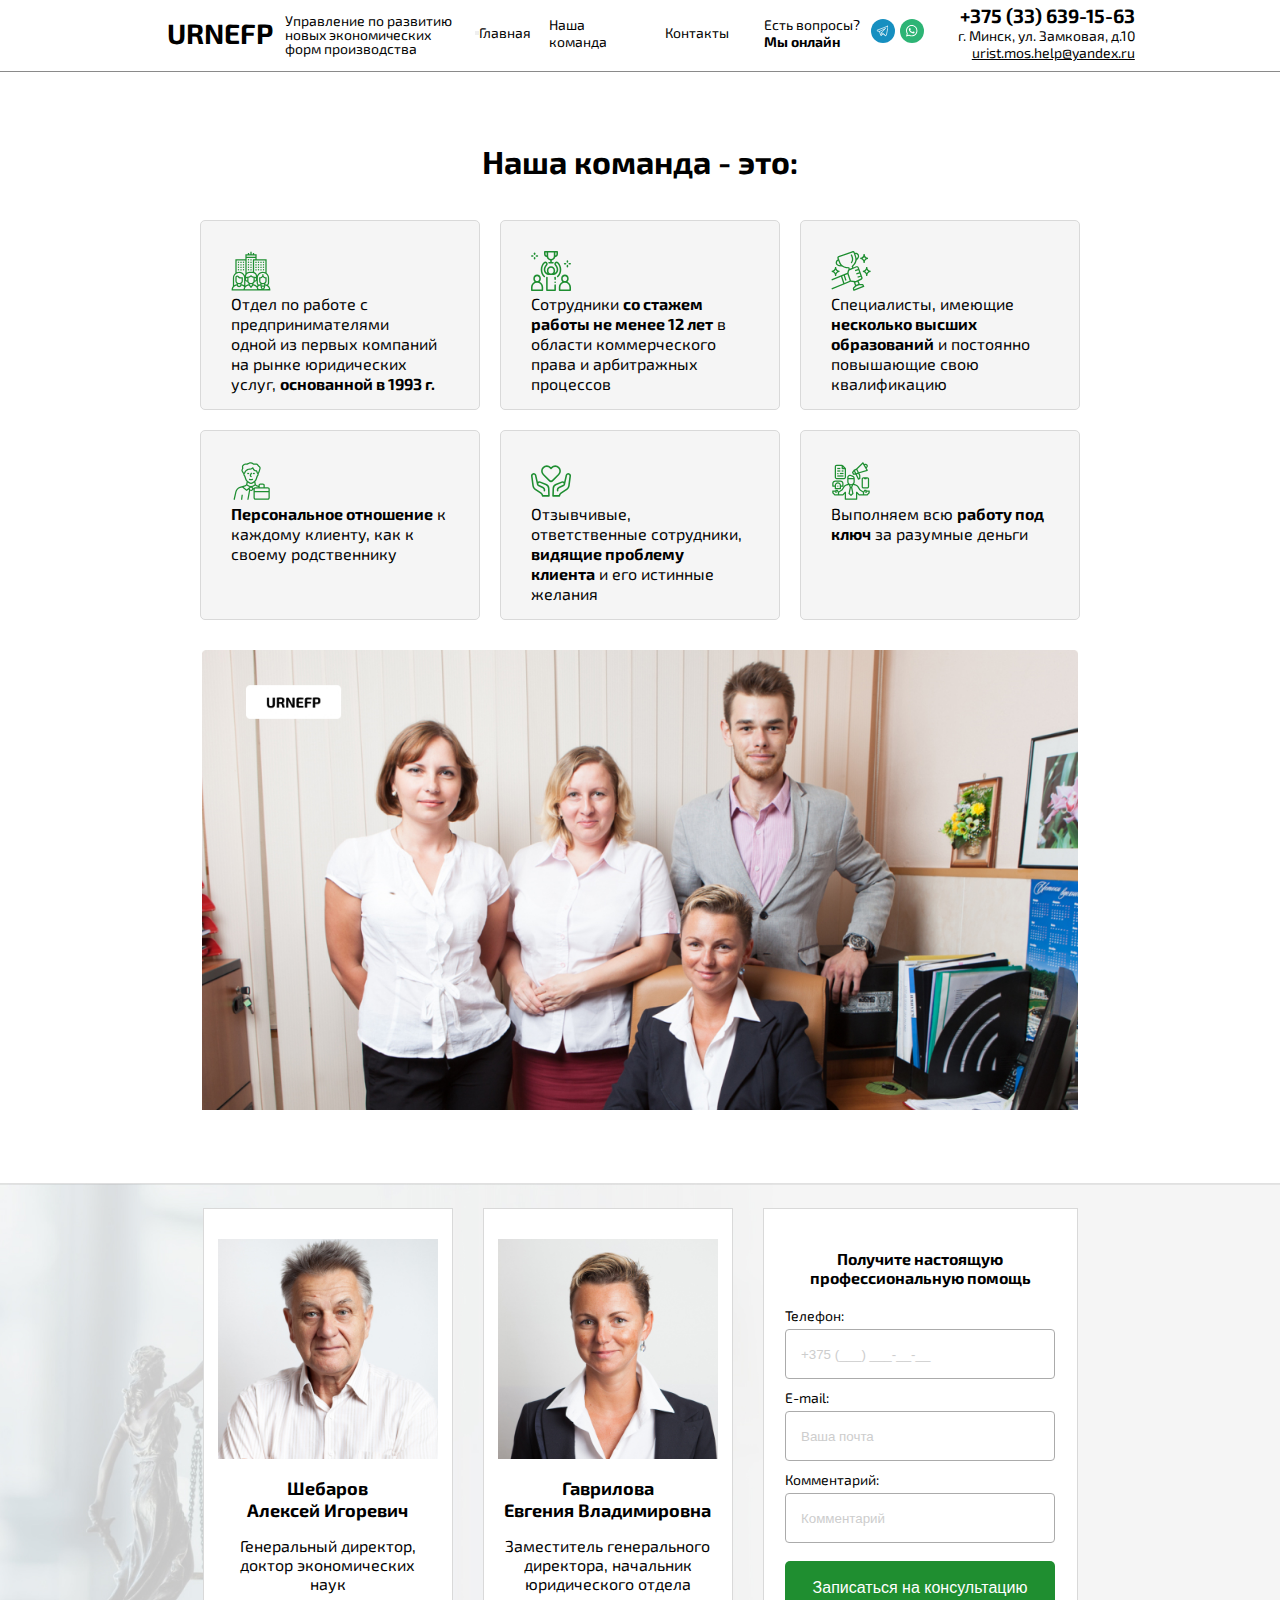
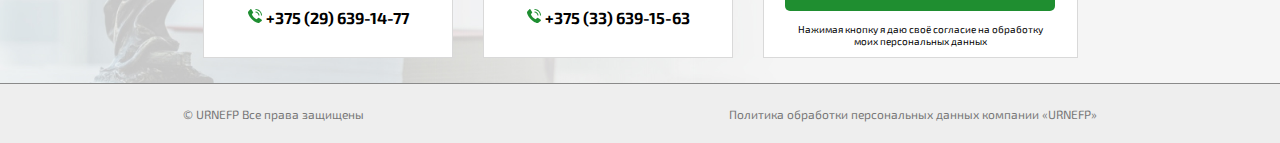
==== commit 588d8b1e: "added finally for tablet and laptops for every pages, dynamic with using js for quiz.html" ====
--- a/my_team.html
+++ b/my_team.html
@@ -8,7 +8,7 @@
 			rel="icon"
 			href="https://polotnos.cdnbro.com/posts/0732688-notarius-klipart-55.jpg"
 		/>
-		<link rel="stylesheet" href="./css/style.css" />
+		<link rel="stylesheet" href="./css/my_team.css">
 		<link rel="preconnect" href="https://fonts.googleapis.com" />
 		<link rel="preconnect" href="https://fonts.gstatic.com" crossorigin />
 		<link
@@ -151,7 +151,7 @@
 				</ul>
 			</div>
 		</header>
-    <main>
+    <main class="main">
       <section class="my_team">
 				<h1 class="my_team__title">Наша команда - это:</h1>
 				<div id="myTeam"></div>
--- a/css/my_team.css
+++ b/css/my_team.css
@@ -0,0 +1,611 @@
+*,
+*::after,
+*::before {
+	box-sizing: border-box;
+	margin: 0;
+	padding: 0;
+}
+
+html {
+	box-sizing: inherit;
+}
+
+@media (max-width: 768px) {
+	html {
+		max-height: 100%;
+		margin: 0;
+		padding: 0;
+	}
+}
+
+body {
+	font-family: 'Exo 2';
+	font-weight: 400;
+	font-size: 16px;
+}
+
+li {
+	list-style-type: none;
+}
+
+a {
+	text-decoration: none;
+	color: black;
+	display: block;
+	-webkit-tap-highlight-color: transparent;
+}
+
+.green__text {
+	color: #1f8e30;
+}
+
+.burger {
+	display: none;
+}
+
+@media screen and (max-width: 768px) {
+	.header {
+		max-width: 100%;
+	}
+
+	.header__burger-btn {
+		position: relative;
+		width: 40px;
+		height: 40px;
+		border: none;
+		background: #fff;
+	}
+
+	.header__burger-btn span {
+		position: absolute;
+		width: 30px;
+		height: 2px;
+		background: #000;
+		left: 5px;
+	}
+
+	.header__burger-btn span:nth-child(1) {
+		transform: translateY(-10px);
+	}
+
+	.header__burger-btn span:nth-child(3) {
+		transform: translateY(10px);
+	}
+
+	.main.open {
+		display: none;
+	}
+}
+
+
+
+.menu {
+	max-width: 100%;
+	display: flex;
+	justify-content: center;
+	align-items: center;
+	padding-top: 4px;
+	padding-bottom: 10px;
+	border-bottom: 1px solid #8a8a8a;
+}
+
+.menu__list {
+	display: flex;
+	justify-content: space-between;
+	align-items: center;
+	gap: 2%;
+	font-size: 87.5%;
+}
+
+@media (max-width: 768px) {
+	.menu {
+		display: flex;
+		gap: 0px;
+		font-size: 28px;
+		& svg {
+			transform: scale(1.5);
+			margin: 0 10px;
+		}
+	}
+
+	.menu.open {
+		position: fixed;
+		display: flex;
+		justify-content: center;
+		width: 100%;
+		z-index: 1;
+		background-color: #fff;
+		& .menu__list {
+			position: fixed;
+			transition: 0.6s;
+			transform: translateY(154.8%);
+		}
+		& .content__title {
+			z-index: 0;
+		}
+	}
+
+	.menu.open .header__burger-btn span:nth-child(1) {
+		transform: translateY(0) rotate(45deg);
+		transition: 0.5s;
+	}
+
+	.menu.open .header__burger-btn span:nth-child(2) {
+		opacity: 0;
+	}
+
+	.menu.open .header__burger-btn span:nth-child(3) {
+		transform: translateY(0) rotate(-45deg);
+		transition: 0.5s;
+	}
+
+	.menu .header__burger-btn span:nth-child(1) {
+		transition: 0.5s;
+	}
+
+	.menu .header__burger-btn span:nth-child(2) {
+		transition: 0.5s;
+	}
+
+	.menu .header__burger-btn span:nth-child(3) {
+		transition: 0.5s;
+	}
+
+	.menu__list {
+		position: absolute;
+		flex-direction: column;
+		justify-content: center;
+		align-items: center;
+		gap: 30px;
+		top: -855px;
+		width: 100%;
+		height: 600px;
+		background: #fff;
+		transition: 0.9s;
+		z-index: 4;
+	}
+
+	.menu__item address {
+		text-align: center;
+		display: flex;
+		flex-direction: column;
+		gap: 30px;
+		width: inherit;
+	}
+}
+
+.submenu__list {
+	display: flex;
+	justify-content: center;
+	gap: 7.5%;
+	width: 250px;
+	align-items: center;
+}
+
+.submenu__link:hover {
+	color: #827e7d;
+	transition: 0.3s;
+}
+
+.submenu__link:not(:hover) {
+	color: #000;
+	transition: 0.3s;
+}
+
+@media (max-width: 768px) {
+	.submenu__list {
+		flex-direction: column;
+		justify-content: center;
+		align-items: center;
+		text-align: center;
+		width: 100%;
+		gap: 20px;
+		& > .submenu__item {
+			width: 100%;
+		}
+		& .submenu__link {
+			width: 400px;
+			padding: 10px 0px;
+			height: 50px;
+		}
+		& .submenu__link:hover {
+			background-color: #f4f0ef;
+			transition: 0.3s;
+			color: black;
+		}
+	}
+}
+
+.logo {
+	display: flex;
+	justify-content: space-between;
+	align-items: center;
+	gap: 2.5%;
+	width: 300px;
+	margin-right: 20px;
+}
+
+.logo__title {
+	margin-left: 4%;
+	font-size: 175%;
+}
+
+.logo__text {
+	font-size: 87.5%;
+	width: 170px;
+	line-height: 14px;
+	margin-top: 4px;
+}
+
+@media (max-width: 768px) {
+	.logo__text {
+		display: none;
+	}
+
+	.logo {
+		position: relative;
+		z-index: 2;
+	}
+}
+
+.questions__icons {
+	display: flex;
+	align-items: center;
+	justify-content: center;
+	flex-direction: row;
+	gap: 7px;
+	width: 220px;
+}
+
+.questions {
+	line-height: 17px;
+	width: 100px;
+}
+
+@media (max-width: 768px) {
+	.questions {
+		display: flex;
+		justify-content: center;
+		align-items: center;
+		gap: 5px;
+		width: 800px;
+	}
+
+	.questions__icons {
+		flex-direction: column;
+		gap: 30px;
+	}
+}
+
+.icons {
+	display: flex;
+	gap: 5px;
+}
+
+.telegram-hover:hover circle {
+	fill: #45a5cd;
+	transition: 0.3s;
+}
+
+.telegram-hover:not(:hover) circle {
+	fill: #168fc0;
+	transition: 0.3s;
+}
+
+.telegram-hover:active circle {
+	fill: #12729a;
+}
+
+.whats-app-hover:hover circle {
+	fill: #57c391;
+	transition: 0.3s;
+}
+
+.whats-app-hover:not(:hover) circle {
+	fill: #2db475;
+	transition: 0.3s;
+}
+
+.whats-app-hover:active circle {
+	fill: #24905e;
+}
+
+.submenu__link:not(:hover) {
+	color: #000;
+	transition: 0.3s;
+}
+
+.whats-app-hover:not(:hover) {
+	color: #421414;
+}
+
+address {
+	position: relative;
+	left: -90px;
+	font-style: normal;
+	text-align: right;
+	width: 160%;
+}
+
+.number {
+	font-size: 137.5%;
+	font-weight: bold;
+	&:hover {
+		color: #827e7d;
+		transition: 0.3s;
+	}
+	&:not(:hover) {
+		color: #000;
+		transition: 0.3s;
+	}
+}
+
+.mail {
+	text-decoration: underline;
+	&:hover {
+		color: #827e7d;
+		transition: 0.3s;
+	}
+	&:not(:hover) {
+		color: #000;
+		transition: 0.3s;
+	}
+}
+
+.my_team {
+	display: flex;
+	justify-content: center;
+	align-items: center;
+	flex-flow: row wrap;
+	gap: 30px;
+	margin-bottom: 70px;
+}
+
+.my_team__title {
+	width: 100%;
+	margin-top: 70px;
+	margin-bottom: 10px;
+	text-align: center;
+	font-size: 200%;
+	font-weight: 700;
+}
+
+.my_team__desc {
+	display: flex;
+	align-items: center;
+	justify-content: center;
+	max-width: 1100px;
+	flex-flow: row wrap;
+	gap: 20px;
+}
+
+@media (max-width: 768px) {
+  .my_team {
+		margin-bottom: 20px;
+	}
+}
+
+.my__team_cards {
+	width: 280px;
+	height: 190px;
+	border-radius: 5px;
+	border: 1px solid #d9d9d9;
+	background-color: #f5f5f5;
+	padding: 30px 30px;
+}
+
+.my__team_cards p {
+	font-size: 100%;
+	line-height: 20px;
+}
+
+
+
+
+.my_team__our_pict img {
+	height: 460px;
+	border-radius: 5px, 5px, 0px, 0px;
+}
+
+@media (max-width: 768px) {
+  .my_team__desc {
+    max-width: 500px;
+  }
+  .my__team_cards {
+    max-width: 500px;
+  }
+  .my_team__our_pict {
+    display: none;
+  }
+}
+
+.administration__help_form {
+	display: flex;
+	justify-content: center;
+	align-items: center;
+	height: 100%;
+	background-image: url(/images/bg_help_form.jpg);
+	background-size: 1530px;
+	background-repeat: no-repeat;
+  
+}
+
+.administration_container {
+	display: flex;
+	justify-content: center;
+	align-items: center;
+	gap: 30px;
+	max-width: 875px;
+	padding: 25px 0;
+}
+
+@media (max-width: 768px) {
+  .administration_container {
+    flex-direction: column;
+    gap: 0;
+		max-width: 300px;
+    
+  }
+
+  .administration__help_form {
+    background-image: none;
+    
+  }
+}
+
+.administration__card {
+	display: flex;
+	justify-content: center;
+	align-items: center;
+	flex-direction: column;
+	gap: 15px;
+	max-width: 250px;
+	height: 450px;
+	border: 1px solid black;
+	text-align: center;
+	padding: 20px;
+	background-color: #ffffff;
+	border: 1px solid #d9d9d9;
+}
+
+.administration__image img {
+	height: 220px;
+}
+
+.administration__name {
+	font-size: 112.5%;
+}
+
+.administration__desc {
+	font-size: 100%;
+}
+
+.administration__telephone {
+	position: relative;
+	left: auto;
+	font-size: 100%;
+	font-weight: bold;
+	text-align: center;
+	& > a > img {
+		height: 16px;
+	}
+}
+
+.help_form {
+	display: flex;
+	gap: 10px;
+	flex-direction: column;
+	align-items: center;
+	justify-content: center;
+	max-width: 100%;
+	height: 450px;
+	background-color: #ffffff;
+	border: 1px solid #d9d9d9;
+}
+
+@media (max-width: 768px) {
+  .administration__card {
+    max-width: 300px;
+		margin-bottom: 20px;
+  }
+  .help_form {
+    max-width: 500px;
+  }
+}
+
+.help_form__title {
+	text-align: center;
+	font-size: 100%;
+	padding: 30px 10px 10px 10px;
+}
+
+.help_form__info {
+	display: flex;
+	flex-direction: column;
+	justify-content: center;
+	align-items: center;
+	gap: 10px;
+}
+
+.help_form__info > .help_form__info_desc {
+	font-size: 87.5%;
+}
+
+.help_form__info_desc > input {
+	border: 1px solid #ababab;
+	background-color: #ffffff;
+	width: 270px;
+	height: 50px;
+	padding: 20px 15px;
+	border-radius: 4px;
+	margin: 5px 0px 0px 0px;
+}
+
+.help_form__info_desc > input::placeholder {
+	color: #cdcdcd;
+}
+
+input:required {
+	border-color: #cdcdcd;
+}
+
+.help_form__button {
+	display: flex;
+	justify-content: center;
+	align-items: center;
+	height: 60px;
+	& input[value='Записаться на консультацию'] {
+		padding: 18px 0;
+	}
+}
+
+.help_form__button input[type='submit'] {
+	width: 270px;
+	height: 50px;
+	padding: 10px, 0px;
+	background-color: #1f8e30;
+	border: 0px;
+	border-radius: 5px;
+	color: #fff;
+	font-size: 100%;
+	cursor: pointer;
+	&:hover {
+		background-color: #4ba55b;
+		transition: 0.3s;
+	}
+	&:not(:hover) {
+		background-color: #1f8e30;
+		transition: 0.3s;
+	}
+	&:active {
+		background-color: #187228;
+	}
+}
+
+.help_form__agree_desc {
+	font-size: 62.5%;
+}
+
+.help_form__agree_desc {
+	text-align: center;
+	width: 270px;
+}
+
+
+.footer {
+	display: flex;
+	align-items: center;
+	justify-content: space-around;
+	color: #767676;
+	background-color: #eeeeee;
+	border-top: 0.5px solid #8a8a8a;
+	width: 100%;
+	height: 60px;
+	font-size: 75%;
+}
+
+@media (max-width: 768px) {
+	.footer {
+		width: 100%;
+	}
+}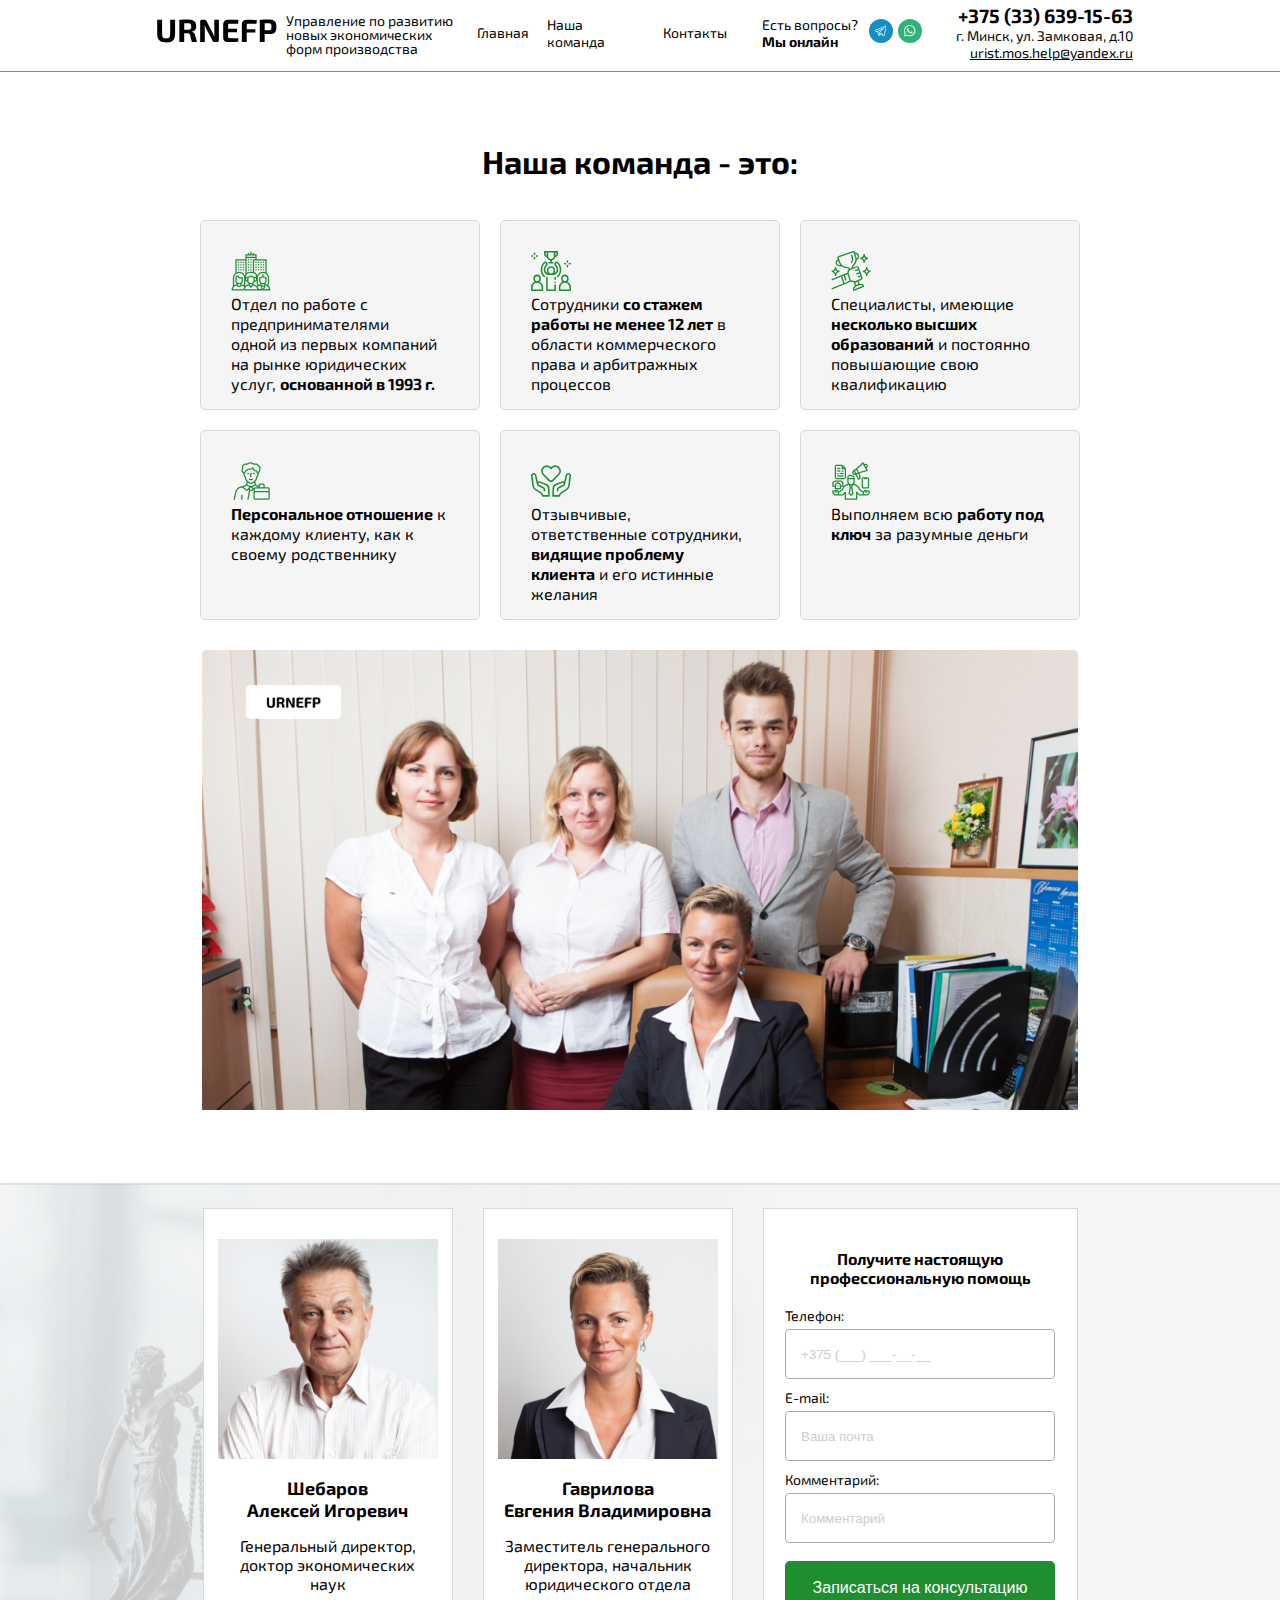
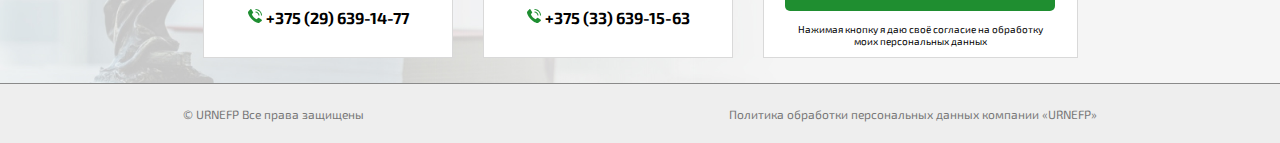
==== commit b34d108c: "Added some changes and fixed bugs" ====
--- a/my_team.html
+++ b/my_team.html
@@ -8,7 +8,7 @@
 			rel="icon"
 			href="https://polotnos.cdnbro.com/posts/0732688-notarius-klipart-55.jpg"
 		/>
-		<link rel="stylesheet" href="./css/my_team.css">
+		<link rel="stylesheet" href="./css/my_team.css" />
 		<link rel="preconnect" href="https://fonts.googleapis.com" />
 		<link rel="preconnect" href="https://fonts.gstatic.com" crossorigin />
 		<link
@@ -18,19 +18,36 @@
 		<script defer src="burger.js"></script>
 	</head>
 	<body>
-    <header class="header">
+		<header class="header">
 			<div class="menu">
 				<div class="logo">
-					<h1 class="logo__title">URNEFP</h1>
+					<div class="logo__title">
+						<a href="./index.html">
+							<svg
+							width="120"
+							height="100%"
+							viewBox="0 0 127 25"
+							fill="none"
+							xmlns="http://www.w3.org/2000/svg"
+						>
+							<path
+								d="M19.114 0.914998V15.025C19.114 17.405 18.8193 19.3203 18.23 20.771C17.6407 22.199 16.666 23.2417 15.306 23.899C13.9687 24.5337 12.178 24.851 9.934 24.851C7.554 24.851 5.65 24.5337 4.222 23.899C2.794 23.2417 1.76267 22.199 1.128 20.771C0.493333 19.3203 0.176 17.405 0.176 15.025V0.914998H5.378V15.025C5.378 16.4983 5.50267 17.6543 5.752 18.493C6.024 19.309 6.47733 19.887 7.112 20.227C7.74667 20.567 8.59667 20.737 9.662 20.737C10.7273 20.737 11.566 20.567 12.178 20.227C12.8127 19.887 13.2547 19.309 13.504 18.493C13.776 17.6543 13.912 16.4983 13.912 15.025V0.914998H19.114ZM32.6986 0.574998C34.7613 0.574998 36.4273 0.790332 37.6966 1.221C38.9886 1.629 39.9293 2.343 40.5186 3.363C41.1306 4.36033 41.4366 5.75433 41.4366 7.545C41.4366 8.633 41.2893 9.59633 40.9946 10.435C40.7226 11.251 40.2579 11.9083 39.6006 12.407C38.9433 12.9057 38.0479 13.223 36.9146 13.359V13.529C37.3226 13.597 37.7419 13.7557 38.1726 14.005C38.6259 14.2543 39.0453 14.6283 39.4306 15.127C39.8159 15.603 40.0993 16.249 40.2806 17.065L42.3206 24.375H36.8466L35.0446 17.235C34.8406 16.4643 34.5346 15.9317 34.1266 15.637C33.7413 15.3423 33.1973 15.195 32.4946 15.195C30.9533 15.195 29.6499 15.195 28.5846 15.195C27.5419 15.1723 26.6579 15.1497 25.9326 15.127C25.2299 15.1043 24.5953 15.0817 24.0286 15.059L24.1306 11.285H32.5966C33.5033 11.285 34.2173 11.1943 34.7386 11.013C35.2826 10.809 35.6566 10.4577 35.8606 9.959C36.0873 9.46033 36.2006 8.769 36.2006 7.885C36.2006 6.97833 36.0873 6.287 35.8606 5.811C35.6566 5.31233 35.2826 4.97233 34.7386 4.791C34.2173 4.587 33.5033 4.485 32.5966 4.485C30.4659 4.485 28.6639 4.49633 27.1906 4.519C25.7173 4.54167 24.7086 4.57567 24.1646 4.621L23.6546 0.914998C24.6066 0.801665 25.5019 0.722332 26.3406 0.676999C27.1793 0.631665 28.0973 0.608998 29.0946 0.608998C30.0919 0.586332 31.2933 0.574998 32.6986 0.574998ZM28.7886 0.914998V24.375H23.6546V0.914998H28.7886ZM65.5243 0.914998V22.505C65.5243 23.7517 64.9009 24.375 63.6543 24.375H60.7983C60.2316 24.375 59.8009 24.2503 59.5063 24.001C59.2116 23.729 58.9396 23.3323 58.6903 22.811L52.1963 10.503C51.9243 9.98167 51.6523 9.40367 51.3803 8.769C51.1309 8.13433 50.9156 7.52233 50.7343 6.933H50.3603C50.4283 7.545 50.4849 8.16833 50.5303 8.803C50.5756 9.415 50.5983 10.027 50.5983 10.639V24.375H45.6683V2.785C45.6683 1.53833 46.3029 0.914998 47.5723 0.914998H50.3943C50.9383 0.914998 51.3463 1.051 51.6183 1.323C51.9129 1.57233 52.1963 1.95766 52.4683 2.479L58.7583 14.413C59.0303 14.9343 59.3136 15.5123 59.6083 16.147C59.9029 16.7817 60.1863 17.439 60.4583 18.119H60.8663C60.7983 17.439 60.7416 16.7817 60.6963 16.147C60.6736 15.4897 60.6623 14.8437 60.6623 14.209L60.6283 0.914998H65.5243ZM75.0334 0.812999C76.3027 0.812999 77.5834 0.824333 78.8754 0.846999C80.1674 0.846999 81.4367 0.869665 82.6834 0.914998C83.93 0.960332 85.0974 1.03967 86.1854 1.153L85.9474 4.927H76.9374C76.3707 4.927 75.94 5.07433 75.6454 5.369C75.3734 5.66367 75.2374 6.09433 75.2374 6.661V18.629C75.2374 19.1957 75.3734 19.6263 75.6454 19.921C75.94 20.2157 76.3707 20.363 76.9374 20.363H85.9474L86.1854 24.137C85.0974 24.2277 83.93 24.307 82.6834 24.375C81.4367 24.4203 80.1674 24.443 78.8754 24.443C77.5834 24.4657 76.3027 24.477 75.0334 24.477C73.5374 24.477 72.3247 24.0463 71.3954 23.185C70.4887 22.301 70.0354 21.1563 70.0354 19.751V5.539C70.0354 4.111 70.4887 2.96633 71.3954 2.105C72.3247 1.24367 73.5374 0.812999 75.0334 0.812999ZM70.6474 10.333H84.6894V14.005H70.6474V10.333ZM94.8596 0.812999C96.061 0.812999 97.285 0.824333 98.5316 0.846999C99.801 0.846999 101.036 0.880999 102.238 0.949C103.462 0.994332 104.595 1.07367 105.638 1.187L105.366 4.927H96.8656C96.2536 4.927 95.789 5.07433 95.4716 5.369C95.1543 5.66367 94.9956 6.09433 94.9956 6.661V24.375H89.7936V5.607C89.7936 4.15633 90.2583 3.00033 91.1876 2.139C92.117 1.255 93.341 0.812999 94.8596 0.812999ZM90.4056 10.741H104.108V14.413H90.4056V10.741ZM117.797 0.574998C119.996 0.574998 121.719 0.801666 122.965 1.255C124.212 1.70833 125.096 2.49033 125.617 3.601C126.161 4.71167 126.433 6.26433 126.433 8.259C126.433 10.2537 126.173 11.8063 125.651 12.917C125.153 14.0277 124.325 14.8097 123.169 15.263C122.013 15.6937 120.449 15.909 118.477 15.909C117.435 15.909 116.415 15.8637 115.417 15.773C114.42 15.6823 113.491 15.569 112.629 15.433C111.768 15.297 111.031 15.161 110.419 15.025C109.807 14.8663 109.388 14.719 109.161 14.583L109.263 11.999C110.601 11.999 111.983 11.999 113.411 11.999C114.862 11.999 116.29 11.999 117.695 11.999C118.602 11.9763 119.305 11.863 119.803 11.659C120.325 11.455 120.687 11.081 120.891 10.537C121.118 9.993 121.231 9.23367 121.231 8.259C121.231 7.26167 121.118 6.491 120.891 5.947C120.687 5.403 120.325 5.029 119.803 4.825C119.305 4.59833 118.602 4.485 117.695 4.485C115.61 4.485 113.819 4.49633 112.323 4.519C110.827 4.54167 109.819 4.587 109.297 4.655L108.787 0.914998C109.739 0.801665 110.635 0.722332 111.473 0.676999C112.312 0.631665 113.219 0.608998 114.193 0.608998C115.191 0.586332 116.392 0.574998 117.797 0.574998ZM113.989 0.914998V24.375H108.787V0.914998H113.989Z"
+								fill="black"
+							/>
+						</svg>
+						</a>
+					</div>
 					<span class="logo__text">
 						Управление по развитию новых экономических форм производства
 					</span>
 				</div>
-				<button class="header__burger-btn" id="burger">
-					<span></span>
-					<span></span>
-					<span></span>
-				</button>
+				<div>
+					<button class="header__burger-btn" id="burger">
+						<span></span>
+						<span></span>
+						<span></span>
+					</button>
+				</div>
 				<ul class="menu__list">
 					<li class="menu__item">
 						<ul class="submenu__list">
@@ -41,12 +58,12 @@
 								<a href="./my_team.html" class="submenu__link">Наша команда</a>
 							</li>
 							<li class="submenu__item">
-								<a href="#contacts" class="submenu__link">Контакты</a>
+								<a href="./index.html#contacts" class="submenu__link">Контакты</a>
 							</li>
 						</ul>
 					</li>
 					<li class="menu__item questions__icons">
-						<div class="questions">Есть вопросы?  <b>Мы онлайн</b></div>
+						<div class="questions">Есть вопросы? <b>Мы онлайн</b></div>
 						<div class="icons">
 							<?xml version="1.0" standalone="no"?>
 							<a
@@ -151,68 +168,109 @@
 				</ul>
 			</div>
 		</header>
-    <main class="main">
-      <section class="my_team">
+		<main class="main">
+			<section class="my_team">
 				<h1 class="my_team__title">Наша команда - это:</h1>
 				<div id="myTeam"></div>
 				<figure class="my_team__our_pict">
-					<img src="/images/my_team.jpg" alt="">
+					<img src="/images/my_team.jpg" alt="" />
 				</figure>
 			</section>
-      <section class="administration__help_form">
+			<section class="administration__help_form">
 				<div class="administration_container">
+					<div class="administration__card">
+						<figure class="administration__image">
+							<img src="/images/director_photo.jpg" alt="" />
+						</figure>
+						<h3 class="administration__name">
+							Шебаров<br />
+							Алексей Игоревич
+						</h3>
+						<div class="administration__desc">
+							<p>Генеральный директор, доктор экономических наук</p>
+						</div>
+						<address class="administration__telephone">
+							<a class="number" style="font-size: 16px" href="tel:+375296391477"
+								><img src="/images/telephone_logo.svg" alt="" />
+								+375 (29) 639-14-77
+							</a>
+						</address>
+					</div>
 
 					<div class="administration__card">
 						<figure class="administration__image">
-							<img src="/images/director_photo.jpg" alt="">
+							<img src="/images/deputy_director_photo.jpg" alt="" />
 						</figure>
-						<h3 class="administration__name">Шебаров<br> Алексей Игоревич</h3>
+						<h3 class="administration__name">
+							Гаврилова<br />
+							Евгения Владимировна
+						</h3>
 						<div class="administration__desc">
-							<p>Генеральный директор, доктор экономических наук</p>
+							<p>
+								Заместитель генерального директора, начальник юридического
+								отдела
+							</p>
 						</div>
 						<address class="administration__telephone">
-							<a class="number" style="font-size: 16px;" href="tel:+375296391477"><img src="/images/telephone_logo.svg" alt="">
-								+375 (29) 639-14-77
-							</a>
-						</address>
-					</div>
-
-					<div class="administration__card">
-						<figure class="administration__image">
-							<img src="/images/deputy_director_photo.jpg" alt="">
-						</figure>
-						<h3 class="administration__name">Гаврилова<br> Евгения Владимировна</h3>
-						<div class="administration__desc">
-							<p>Заместитель генерального директора, начальник юридического отдела</p>
-						</div>
-						<address class="administration__telephone">
-							<a class="number" style="font-size: 16px;" href="tel:+375336391563"><img src="/images/telephone_logo.svg" alt="">
+							<a class="number" style="font-size: 16px" href="tel:+375336391563"
+								><img src="/images/telephone_logo.svg" alt="" />
 								+375 (33) 639-15-63
 							</a>
 						</address>
 					</div>
 
 					<div class="help_form">
-						<h3 class="help_form__title">Получите настоящую профессиональную помощь</h3>
+						<h3 class="help_form__title">
+							Получите настоящую профессиональную помощь
+						</h3>
 						<form class="help_form__info" action="">
-							<label class="help_form__info_desc" for="tel">Телефон:<br><input pattern="\+375 \(\d{2}\) \d{3}-\d{2}-\d{2}" id="tel" name="tel" type="tel" placeholder="+375 (___) ___-__-__" maxlength="19" onkeyup = "telValidate()" ></label>
-							<label class="help_form__info_desc" for="email">E-mail:<br><input id="email" name="email" type="email" placeholder="Ваша почта" onkeyup="mailValidate()" ></label>
-							<label class="help_form__info_desc" for="comment">Комментарий:<br><input id="comment" name="comment" type="text" placeholder="Комментарий" ></label>
+							<label class="help_form__info_desc" for="tel"
+								>Телефон:<br /><input
+									pattern="\+375 \(\d{2}\) \d{3}-\d{2}-\d{2}"
+									id="tel"
+									name="tel"
+									type="tel"
+									placeholder="+375 (___) ___-__-__"
+									maxlength="19"
+									onkeyup="telValidate()"
+							/></label>
+							<label class="help_form__info_desc" for="email"
+								>E-mail:<br /><input
+									id="email"
+									name="email"
+									type="email"
+									placeholder="Ваша почта"
+									onkeyup="mailValidate()"
+							/></label>
+							<label class="help_form__info_desc" for="comment"
+								>Комментарий:<br /><input
+									id="comment"
+									name="comment"
+									type="text"
+									placeholder="Комментарий"
+							/></label>
 							<div class="help_form__button">
-								<label class="help_form__info_desc" for="send"><input id="send" name="send" type="submit" value="Записаться на консультацию" required></label>
+								<label class="help_form__info_desc" for="send"
+									><input
+										id="send"
+										name="send"
+										type="submit"
+										value="Записаться на консультацию"
+										required
+								/></label>
 							</div>
 						</form>
 						<div class="help_form__agree_desc">
-							<p>Нажимая кнопку я даю своё согласие на обработку моих персональных данных</p>
-						</div>
-
-					</div>
-
+							<p>
+								Нажимая кнопку я даю своё согласие на обработку моих
+								персональных данных
+							</p>
+						</div>
+					</div>
 				</div>
-
 			</section>
-    </main>
-    <footer class="footer">
+		</main>
+		<footer class="footer">
 			<div class="footer__urnefp">
 				<span>&copy; URNEFP Все права защищены</span>
 			</div>
@@ -222,5 +280,5 @@
 		</footer>
 		<script src="validate.js"></script>
 		<script src="xmlParser.js"></script>
-  </body>
+	</body>
 </html>
--- a/css/my_team.css
+++ b/css/my_team.css
@@ -39,7 +39,7 @@
 	color: #1f8e30;
 }
 
-.burger {
+#burger {
 	display: none;
 }
 
@@ -56,6 +56,10 @@
 		background: #fff;
 	}
 
+	#burger {
+		display: block;
+	}
+
 	.header__burger-btn span {
 		position: absolute;
 		width: 30px;
@@ -76,8 +80,6 @@
 		display: none;
 	}
 }
-
-
 
 .menu {
 	max-width: 100%;
@@ -170,6 +172,7 @@
 		display: flex;
 		flex-direction: column;
 		gap: 30px;
+		left: 0;
 		width: inherit;
 	}
 }
@@ -218,16 +221,11 @@
 
 .logo {
 	display: flex;
-	justify-content: space-between;
+	justify-content: space-around;
 	align-items: center;
 	gap: 2.5%;
 	width: 300px;
 	margin-right: 20px;
-}
-
-.logo__title {
-	margin-left: 4%;
-	font-size: 175%;
 }
 
 .logo__text {
@@ -380,7 +378,7 @@
 }
 
 @media (max-width: 768px) {
-  .my_team {
+	.my_team {
 		margin-bottom: 20px;
 	}
 }
@@ -399,24 +397,21 @@
 	line-height: 20px;
 }
 
-
-
-
 .my_team__our_pict img {
 	height: 460px;
 	border-radius: 5px, 5px, 0px, 0px;
 }
 
 @media (max-width: 768px) {
-  .my_team__desc {
-    max-width: 500px;
-  }
-  .my__team_cards {
-    max-width: 500px;
-  }
-  .my_team__our_pict {
-    display: none;
-  }
+	.my_team__desc {
+		max-width: 500px;
+	}
+	.my__team_cards {
+		max-width: 500px;
+	}
+	.my_team__our_pict {
+		display: none;
+	}
 }
 
 .administration__help_form {
@@ -427,7 +422,6 @@
 	background-image: url(/images/bg_help_form.jpg);
 	background-size: 1530px;
 	background-repeat: no-repeat;
-  
 }
 
 .administration_container {
@@ -440,17 +434,15 @@
 }
 
 @media (max-width: 768px) {
-  .administration_container {
-    flex-direction: column;
-    gap: 0;
+	.administration_container {
+		flex-direction: column;
+		gap: 0;
 		max-width: 300px;
-    
-  }
-
-  .administration__help_form {
-    background-image: none;
-    
-  }
+	}
+
+	.administration__help_form {
+		background-image: none;
+	}
 }
 
 .administration__card {
@@ -484,6 +476,7 @@
 	position: relative;
 	left: auto;
 	font-size: 100%;
+	width: 100%;
 	font-weight: bold;
 	text-align: center;
 	& > a > img {
@@ -504,13 +497,13 @@
 }
 
 @media (max-width: 768px) {
-  .administration__card {
-    max-width: 300px;
+	.administration__card {
+		max-width: 300px;
 		margin-bottom: 20px;
-  }
-  .help_form {
-    max-width: 500px;
-  }
+	}
+	.help_form {
+		max-width: 500px;
+	}
 }
 
 .help_form__title {
@@ -591,7 +584,6 @@
 	width: 270px;
 }
 
-
 .footer {
 	display: flex;
 	align-items: center;
